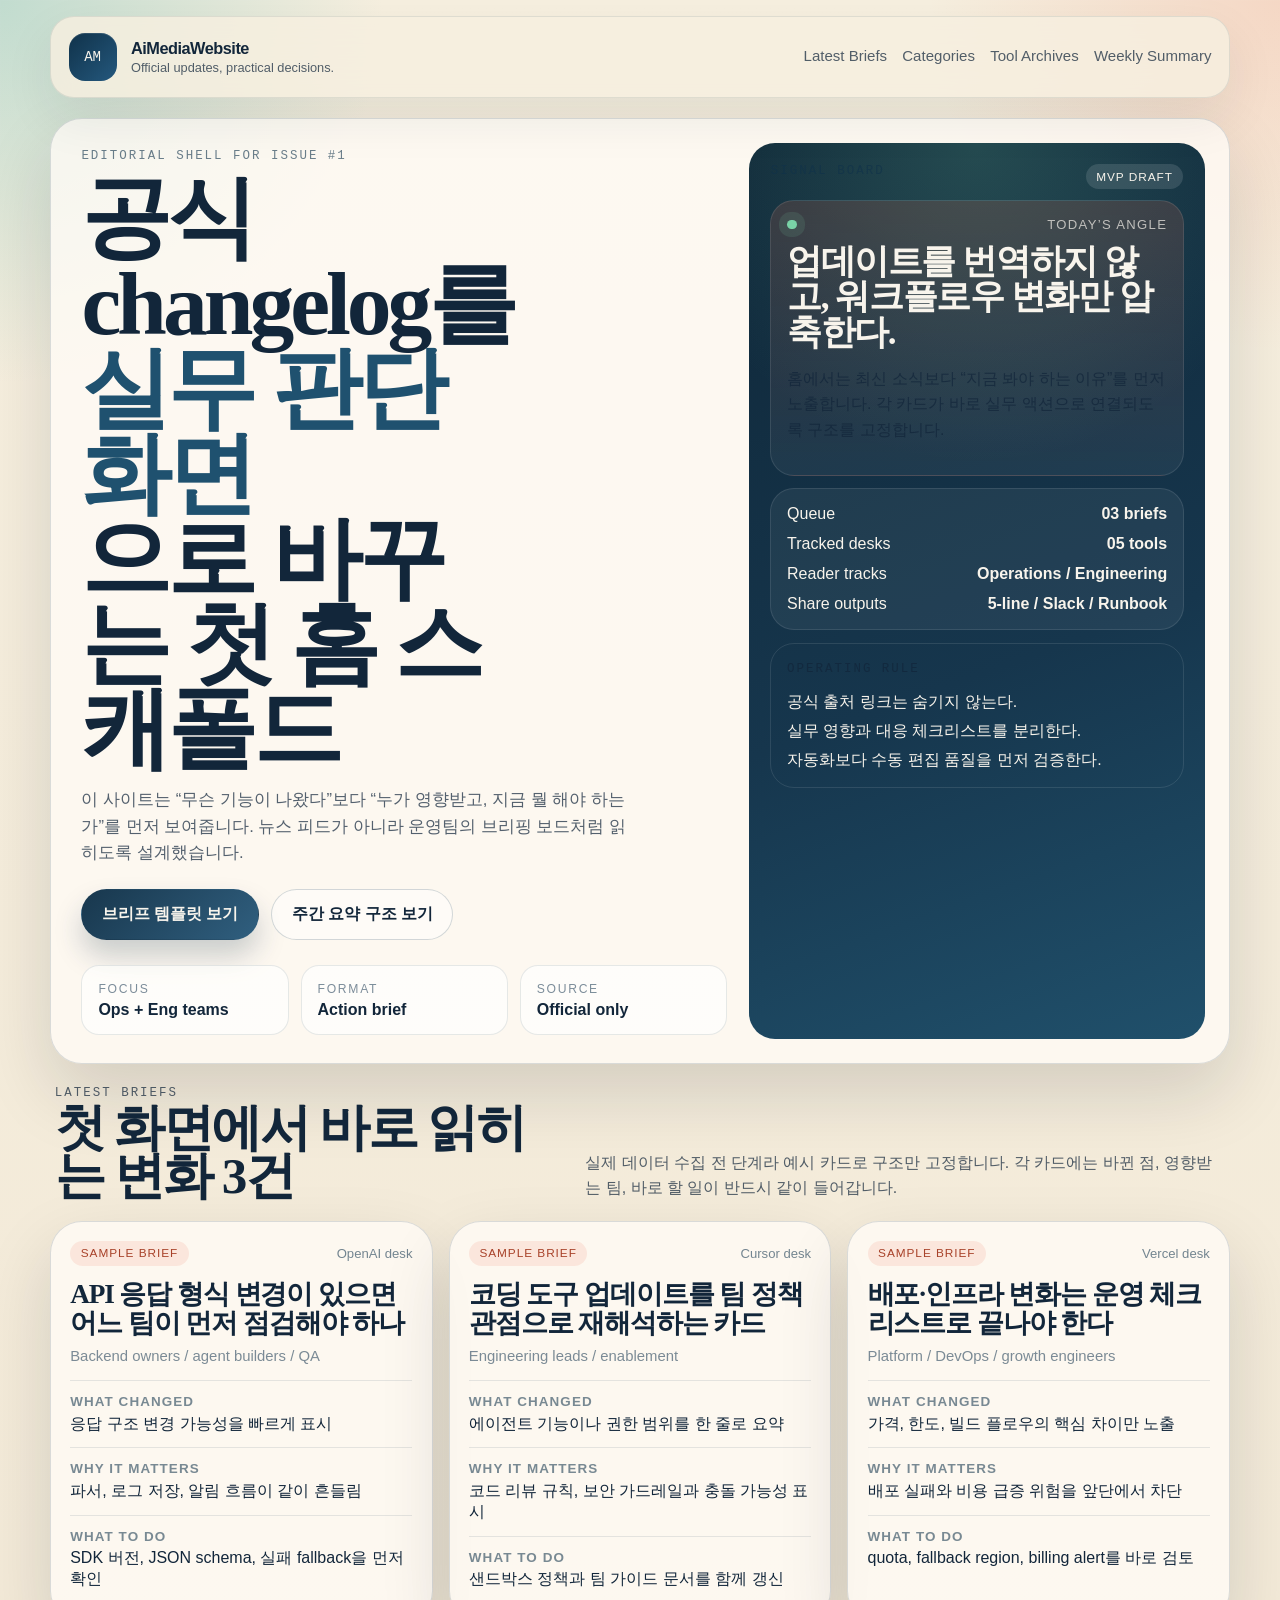
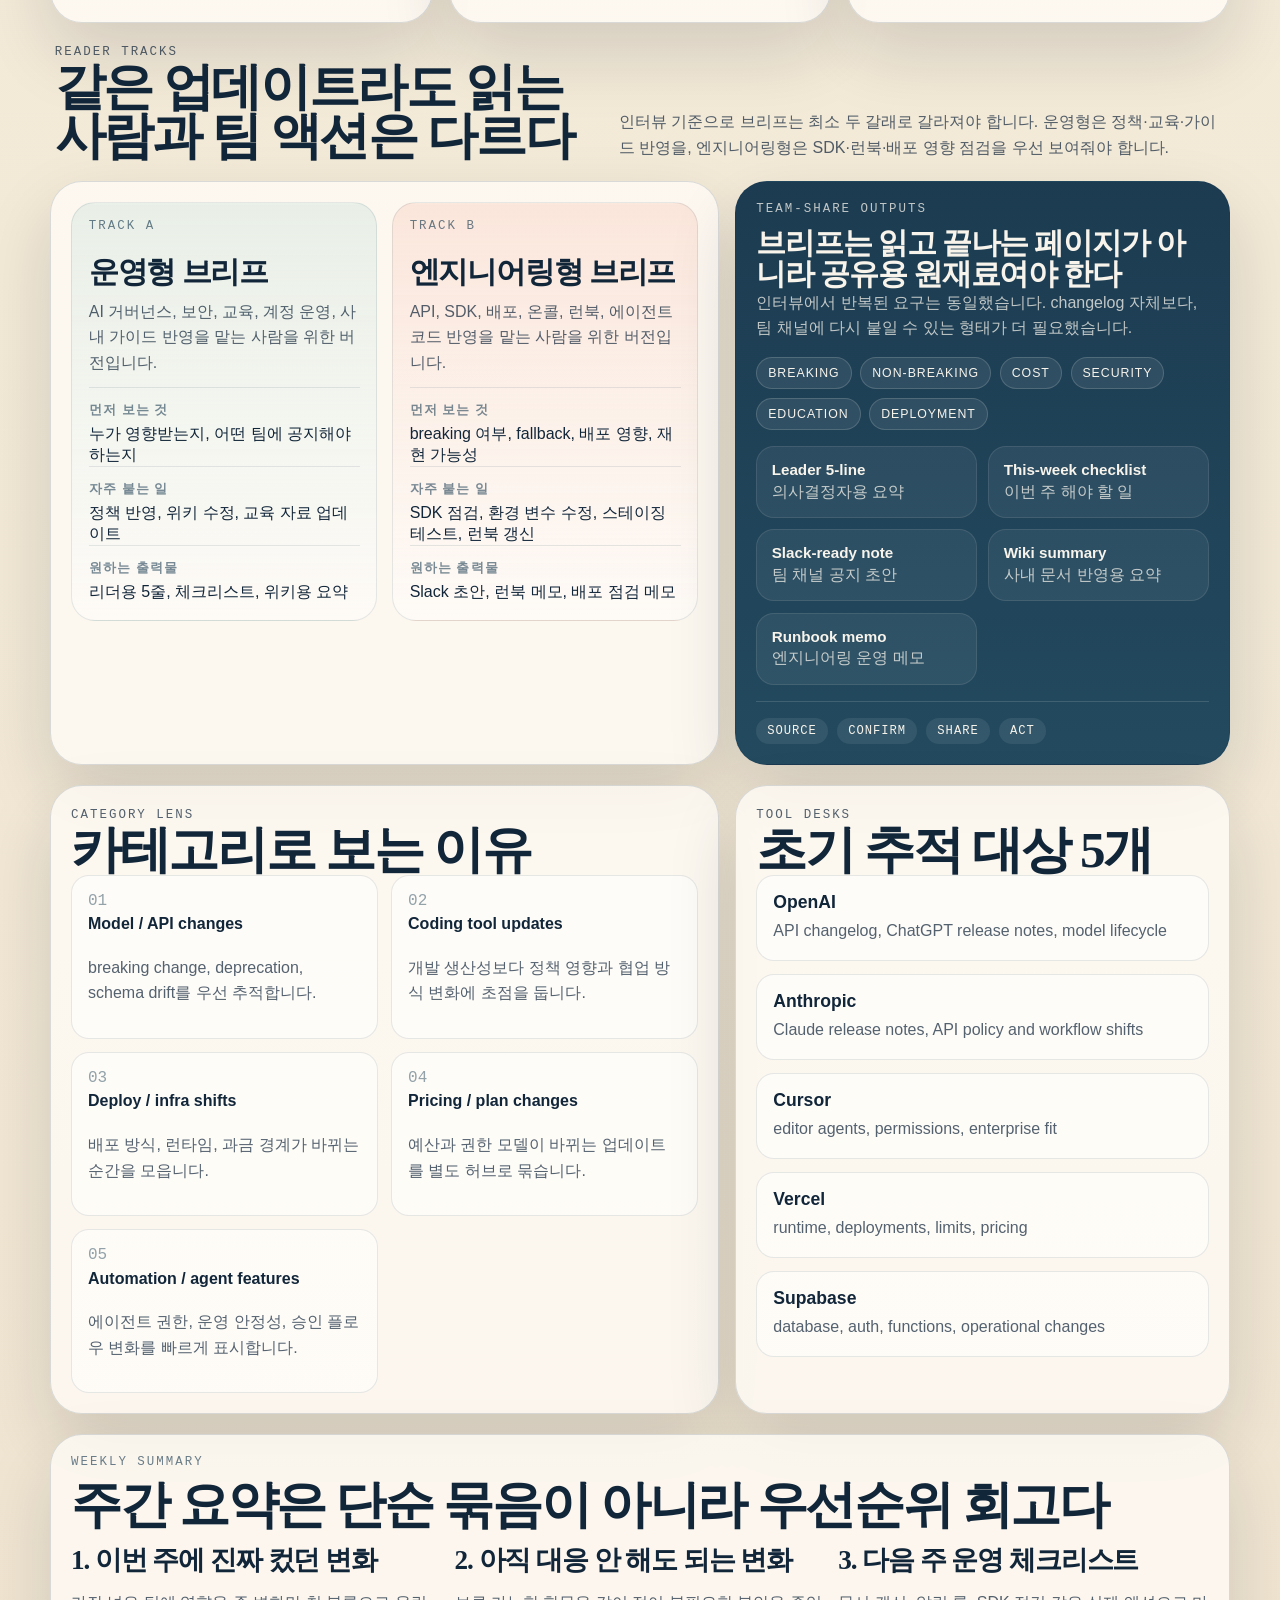
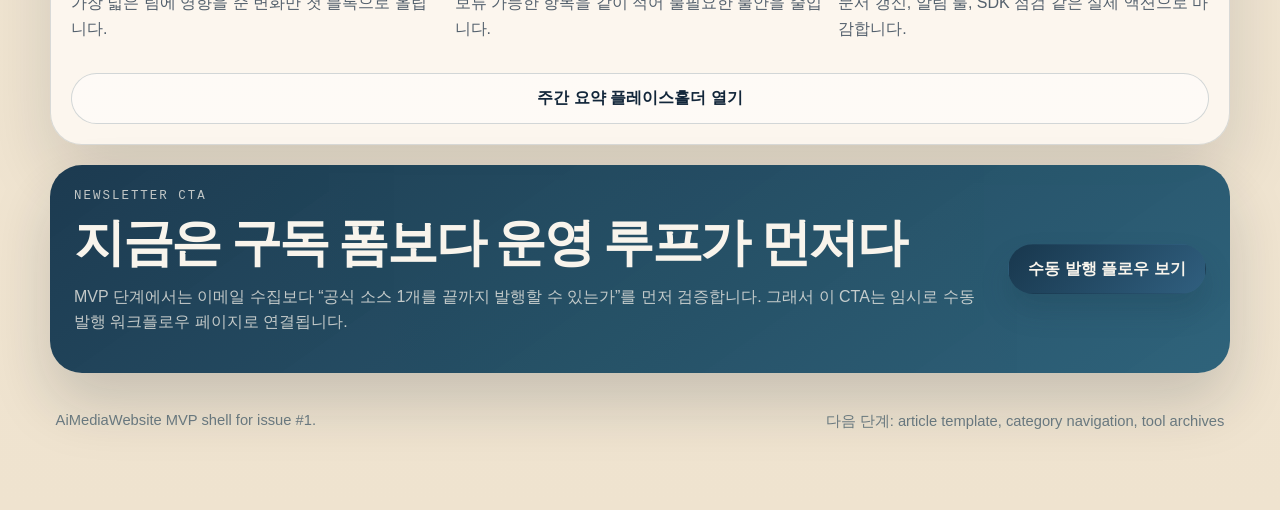
==== index.html @ fe4a7dcc "feat: add MVP homepage shell" ====
<!DOCTYPE html>
<html lang="ko">
  <head>
    <meta charset="UTF-8" />
    <meta name="viewport" content="width=device-width, initial-scale=1.0" />
    <title>AiMediaWebsite | Official updates, practical decisions.</title>
    <meta
      name="description"
      content="공식 AI/SaaS 업데이트를 실무 영향 중심으로 정리하는 브리프 허브. 바쁜 팀을 위한 변화 요약, 영향 분석, 대응 체크리스트를 한 화면에서 본다."
    />
    <link rel="stylesheet" href="./assets/css/main.css" />
  </head>
  <body data-page="home">
    <div class="site-shell">
      <header class="topbar">
        <a class="brand" href="./index.html" aria-label="AiMediaWebsite 홈">
          <span class="brand-mark">AM</span>
          <span class="brand-copy">
            <strong>AiMediaWebsite</strong>
            <span>Official updates, practical decisions.</span>
          </span>
        </a>

        <button class="nav-toggle" type="button" aria-expanded="false" aria-controls="site-nav" data-nav-toggle>
          Menu
        </button>

        <nav class="site-nav" id="site-nav" data-site-nav>
          <a href="./briefs/index.html">Latest Briefs</a>
          <a href="./categories/index.html">Categories</a>
          <a href="./tools/index.html">Tool Archives</a>
          <a href="./weekly/index.html">Weekly Summary</a>
        </nav>
      </header>

      <main>
        <section class="hero panel reveal">
          <div class="hero-copy">
            <p class="eyebrow">Editorial shell for Issue #1</p>
            <h1>
              공식 changelog를
              <span>실무 판단 화면</span>으로 바꾸는
              첫 홈 스캐폴드
            </h1>
            <p class="hero-summary">
              이 사이트는 “무슨 기능이 나왔다”보다 “누가 영향받고, 지금 뭘 해야 하는가”를 먼저 보여줍니다.
              뉴스 피드가 아니라 운영팀의 브리핑 보드처럼 읽히도록 설계했습니다.
            </p>

            <div class="hero-actions">
              <a class="button button-primary" href="./briefs/index.html">브리프 템플릿 보기</a>
              <a class="button button-secondary" href="./weekly/index.html">주간 요약 구조 보기</a>
            </div>

            <ul class="hero-metrics">
              <li>
                <span class="metric-label">Focus</span>
                <strong>Ops + Eng teams</strong>
              </li>
              <li>
                <span class="metric-label">Format</span>
                <strong>Action brief</strong>
              </li>
              <li>
                <span class="metric-label">Source</span>
                <strong>Official only</strong>
              </li>
            </ul>
          </div>

          <aside class="hero-board">
            <div class="board-head">
              <p class="eyebrow">Signal board</p>
              <span class="board-badge">MVP draft</span>
            </div>

            <div class="board-stack">
              <article class="board-card board-card-hot">
                <div class="board-card-top">
                  <span class="status-dot"></span>
                  <span>Today’s angle</span>
                </div>
                <h2>업데이트를 번역하지 않고, 워크플로우 변화만 압축한다.</h2>
                <p>
                  홈에서는 최신 소식보다 “지금 봐야 하는 이유”를 먼저 노출합니다. 각 카드가 바로 실무 액션으로
                  연결되도록 구조를 고정합니다.
                </p>
              </article>

              <article class="board-card">
                <div class="board-row">
                  <span>Queue</span>
                  <strong>03 briefs</strong>
                </div>
                <div class="board-row">
                  <span>Tracked desks</span>
                  <strong>05 tools</strong>
                </div>
                <div class="board-row">
                  <span>Reader tracks</span>
                  <strong>Operations / Engineering</strong>
                </div>
                <div class="board-row">
                  <span>Share outputs</span>
                  <strong>5-line / Slack / Runbook</strong>
                </div>
              </article>

              <article class="board-card board-card-outline">
                <p class="eyebrow">Operating rule</p>
                <ul class="compact-list">
                  <li>공식 출처 링크는 숨기지 않는다.</li>
                  <li>실무 영향과 대응 체크리스트를 분리한다.</li>
                  <li>자동화보다 수동 편집 품질을 먼저 검증한다.</li>
                </ul>
              </article>
            </div>
          </aside>
        </section>

        <section class="section-header reveal">
          <div>
            <p class="eyebrow">Latest briefs</p>
            <h2>첫 화면에서 바로 읽히는 변화 3건</h2>
          </div>
          <p>
            실제 데이터 수집 전 단계라 예시 카드로 구조만 고정합니다. 각 카드에는 바뀐 점, 영향받는 팀, 바로 할 일이
            반드시 같이 들어갑니다.
          </p>
        </section>

        <section class="brief-grid">
          <article class="brief-card panel reveal">
            <div class="card-meta">
              <span class="tag tag-sample">Sample brief</span>
              <span>OpenAI desk</span>
            </div>
            <h3>API 응답 형식 변경이 있으면 어느 팀이 먼저 점검해야 하나</h3>
            <p class="card-kicker">Backend owners / agent builders / QA</p>
            <ul class="signal-list">
              <li><strong>What changed</strong><span>응답 구조 변경 가능성을 빠르게 표시</span></li>
              <li><strong>Why it matters</strong><span>파서, 로그 저장, 알림 흐름이 같이 흔들림</span></li>
              <li><strong>What to do</strong><span>SDK 버전, JSON schema, 실패 fallback을 먼저 확인</span></li>
            </ul>
          </article>

          <article class="brief-card panel reveal">
            <div class="card-meta">
              <span class="tag tag-sample">Sample brief</span>
              <span>Cursor desk</span>
            </div>
            <h3>코딩 도구 업데이트를 팀 정책 관점으로 재해석하는 카드</h3>
            <p class="card-kicker">Engineering leads / enablement</p>
            <ul class="signal-list">
              <li><strong>What changed</strong><span>에이전트 기능이나 권한 범위를 한 줄로 요약</span></li>
              <li><strong>Why it matters</strong><span>코드 리뷰 규칙, 보안 가드레일과 충돌 가능성 표시</span></li>
              <li><strong>What to do</strong><span>샌드박스 정책과 팀 가이드 문서를 함께 갱신</span></li>
            </ul>
          </article>

          <article class="brief-card panel reveal">
            <div class="card-meta">
              <span class="tag tag-sample">Sample brief</span>
              <span>Vercel desk</span>
            </div>
            <h3>배포·인프라 변화는 운영 체크리스트로 끝나야 한다</h3>
            <p class="card-kicker">Platform / DevOps / growth engineers</p>
            <ul class="signal-list">
              <li><strong>What changed</strong><span>가격, 한도, 빌드 플로우의 핵심 차이만 노출</span></li>
              <li><strong>Why it matters</strong><span>배포 실패와 비용 급증 위험을 앞단에서 차단</span></li>
              <li><strong>What to do</strong><span>quota, fallback region, billing alert를 바로 검토</span></li>
            </ul>
          </article>
        </section>

        <section class="section-header reveal">
          <div>
            <p class="eyebrow">Reader tracks</p>
            <h2>같은 업데이트라도 읽는 사람과 팀 액션은 다르다</h2>
          </div>
          <p>
            인터뷰 기준으로 브리프는 최소 두 갈래로 갈라져야 합니다. 운영형은 정책·교육·가이드 반영을, 엔지니어링형은
            SDK·런북·배포 영향 점검을 우선 보여줘야 합니다.
          </p>
        </section>

        <section class="track-layout">
          <article class="panel track-panel reveal">
            <div class="track-grid">
              <section class="track-card track-card-ops">
                <p class="eyebrow">Track A</p>
                <h3>운영형 브리프</h3>
                <p class="track-summary">
                  AI 거버넌스, 보안, 교육, 계정 운영, 사내 가이드 반영을 맡는 사람을 위한 버전입니다.
                </p>
                <ul class="track-points">
                  <li><strong>먼저 보는 것</strong><span>누가 영향받는지, 어떤 팀에 공지해야 하는지</span></li>
                  <li><strong>자주 붙는 일</strong><span>정책 반영, 위키 수정, 교육 자료 업데이트</span></li>
                  <li><strong>원하는 출력물</strong><span>리더용 5줄, 체크리스트, 위키용 요약</span></li>
                </ul>
              </section>

              <section class="track-card track-card-eng">
                <p class="eyebrow">Track B</p>
                <h3>엔지니어링형 브리프</h3>
                <p class="track-summary">
                  API, SDK, 배포, 온콜, 런북, 에이전트 코드 반영을 맡는 사람을 위한 버전입니다.
                </p>
                <ul class="track-points">
                  <li><strong>먼저 보는 것</strong><span>breaking 여부, fallback, 배포 영향, 재현 가능성</span></li>
                  <li><strong>자주 붙는 일</strong><span>SDK 점검, 환경 변수 수정, 스테이징 테스트, 런북 갱신</span></li>
                  <li><strong>원하는 출력물</strong><span>Slack 초안, 런북 메모, 배포 점검 메모</span></li>
                </ul>
              </section>
            </div>
          </article>

          <article class="panel output-panel reveal">
            <p class="eyebrow">Team-share outputs</p>
            <h3>브리프는 읽고 끝나는 페이지가 아니라 공유용 원재료여야 한다</h3>
            <p class="output-summary">
              인터뷰에서 반복된 요구는 동일했습니다. changelog 자체보다, 팀 채널에 다시 붙일 수 있는 형태가 더 필요했습니다.
            </p>

            <div class="output-tags">
              <span class="priority-pill">Breaking</span>
              <span class="priority-pill">Non-breaking</span>
              <span class="priority-pill">Cost</span>
              <span class="priority-pill">Security</span>
              <span class="priority-pill">Education</span>
              <span class="priority-pill">Deployment</span>
            </div>

            <div class="output-grid">
              <article class="output-card">
                <strong>Leader 5-line</strong>
                <span>의사결정자용 요약</span>
              </article>
              <article class="output-card">
                <strong>This-week checklist</strong>
                <span>이번 주 해야 할 일</span>
              </article>
              <article class="output-card">
                <strong>Slack-ready note</strong>
                <span>팀 채널 공지 초안</span>
              </article>
              <article class="output-card">
                <strong>Wiki summary</strong>
                <span>사내 문서 반영용 요약</span>
              </article>
              <article class="output-card">
                <strong>Runbook memo</strong>
                <span>엔지니어링 운영 메모</span>
              </article>
            </div>

            <div class="evidence-flow">
              <span>source</span>
              <span>confirm</span>
              <span>share</span>
              <span>act</span>
            </div>
          </article>
        </section>

        <section class="split-layout">
          <article class="panel lens-panel reveal">
            <div class="section-header compact">
              <div>
                <p class="eyebrow">Category lens</p>
                <h2>카테고리로 보는 이유</h2>
              </div>
            </div>

            <div class="lens-grid">
              <a class="lens-card" href="./categories/index.html#models">
                <span class="lens-index">01</span>
                <strong>Model / API changes</strong>
                <p>breaking change, deprecation, schema drift를 우선 추적합니다.</p>
              </a>
              <a class="lens-card" href="./categories/index.html#coding-tools">
                <span class="lens-index">02</span>
                <strong>Coding tool updates</strong>
                <p>개발 생산성보다 정책 영향과 협업 방식 변화에 초점을 둡니다.</p>
              </a>
              <a class="lens-card" href="./categories/index.html#infra">
                <span class="lens-index">03</span>
                <strong>Deploy / infra shifts</strong>
                <p>배포 방식, 런타임, 과금 경계가 바뀌는 순간을 모읍니다.</p>
              </a>
              <a class="lens-card" href="./categories/index.html#pricing">
                <span class="lens-index">04</span>
                <strong>Pricing / plan changes</strong>
                <p>예산과 권한 모델이 바뀌는 업데이트를 별도 허브로 묶습니다.</p>
              </a>
              <a class="lens-card" href="./categories/index.html#agents">
                <span class="lens-index">05</span>
                <strong>Automation / agent features</strong>
                <p>에이전트 권한, 운영 안정성, 승인 플로우 변화를 빠르게 표시합니다.</p>
              </a>
            </div>
          </article>

          <article class="panel desk-panel reveal">
            <div class="section-header compact">
              <div>
                <p class="eyebrow">Tool desks</p>
                <h2>초기 추적 대상 5개</h2>
              </div>
            </div>

            <div class="desk-list">
              <a class="desk-item" href="./tools/index.html#openai">
                <strong>OpenAI</strong>
                <span>API changelog, ChatGPT release notes, model lifecycle</span>
              </a>
              <a class="desk-item" href="./tools/index.html#anthropic">
                <strong>Anthropic</strong>
                <span>Claude release notes, API policy and workflow shifts</span>
              </a>
              <a class="desk-item" href="./tools/index.html#cursor">
                <strong>Cursor</strong>
                <span>editor agents, permissions, enterprise fit</span>
              </a>
              <a class="desk-item" href="./tools/index.html#vercel">
                <strong>Vercel</strong>
                <span>runtime, deployments, limits, pricing</span>
              </a>
              <a class="desk-item" href="./tools/index.html#supabase">
                <strong>Supabase</strong>
                <span>database, auth, functions, operational changes</span>
              </a>
            </div>
          </article>
        </section>

        <section class="weekly-strip panel reveal">
          <div>
            <p class="eyebrow">Weekly summary</p>
            <h2>주간 요약은 단순 묶음이 아니라 우선순위 회고다</h2>
          </div>
          <div class="weekly-columns">
            <article>
              <h3>1. 이번 주에 진짜 컸던 변화</h3>
              <p>가장 넓은 팀에 영향을 준 변화만 첫 블록으로 올립니다.</p>
            </article>
            <article>
              <h3>2. 아직 대응 안 해도 되는 변화</h3>
              <p>보류 가능한 항목을 같이 적어 불필요한 불안을 줄입니다.</p>
            </article>
            <article>
              <h3>3. 다음 주 운영 체크리스트</h3>
              <p>문서 갱신, 알림 룰, SDK 점검 같은 실제 액션으로 마감합니다.</p>
            </article>
          </div>
          <a class="button button-secondary" href="./weekly/index.html">주간 요약 플레이스홀더 열기</a>
        </section>

        <section class="cta-band reveal">
          <div>
            <p class="eyebrow">Newsletter CTA</p>
            <h2>지금은 구독 폼보다 운영 루프가 먼저다</h2>
            <p>
              MVP 단계에서는 이메일 수집보다 “공식 소스 1개를 끝까지 발행할 수 있는가”를 먼저 검증합니다. 그래서 이
              CTA는 임시로 수동 발행 워크플로우 페이지로 연결됩니다.
            </p>
          </div>
          <a class="button button-primary" href="./weekly/index.html">수동 발행 플로우 보기</a>
        </section>
      </main>

      <footer class="site-footer">
        <p>AiMediaWebsite MVP shell for issue #1.</p>
        <p>
          다음 단계:
          <a href="./briefs/index.html">article template</a>,
          <a href="./categories/index.html">category navigation</a>,
          <a href="./tools/index.html">tool archives</a>
        </p>
      </footer>
    </div>

    <script src="./assets/js/main.js"></script>
  </body>
</html>
---- assets/css/main.css ----
:root {
  --bg: #f1e8d6;
  --bg-strong: #10324a;
  --panel: rgba(255, 252, 246, 0.78);
  --panel-strong: rgba(10, 33, 49, 0.92);
  --panel-line: rgba(16, 50, 74, 0.15);
  --text: #12263a;
  --muted: rgba(18, 38, 58, 0.72);
  --inverted: #f8f4ec;
  --accent: #ef6c4d;
  --accent-soft: #ffd5b1;
  --accent-cool: #5cb7b0;
  --success: #79d2a6;
  --shadow: 0 30px 70px rgba(11, 22, 34, 0.14);
  --radius-xl: 32px;
  --radius-lg: 24px;
  --radius-md: 18px;
  --radius-sm: 999px;
  --serif: "Iowan Old Style", "Palatino Linotype", "Book Antiqua", Palatino, serif;
  --sans: "Avenir Next", "Segoe UI", sans-serif;
  --mono: "SFMono-Regular", "Consolas", "Liberation Mono", monospace;
}

*,
*::before,
*::after {
  box-sizing: border-box;
}

html {
  scroll-behavior: smooth;
}

body {
  margin: 0;
  min-height: 100vh;
  color: var(--text);
  font-family: var(--sans);
  background:
    radial-gradient(circle at top left, rgba(92, 183, 176, 0.34), transparent 24rem),
    radial-gradient(circle at top right, rgba(239, 108, 77, 0.18), transparent 22rem),
    linear-gradient(180deg, #f6efdf 0%, #efe3cf 100%);
}

body::before {
  content: "";
  position: fixed;
  inset: 0;
  pointer-events: none;
  background-image:
    linear-gradient(rgba(255, 255, 255, 0.09) 1px, transparent 1px),
    linear-gradient(90deg, rgba(255, 255, 255, 0.08) 1px, transparent 1px);
  background-size: 100% 100%, 5rem 5rem;
  mix-blend-mode: soft-light;
  opacity: 0.32;
}

a {
  color: inherit;
  text-decoration: none;
}

button,
input {
  font: inherit;
}

.site-shell {
  position: relative;
  width: min(1180px, calc(100% - 2rem));
  margin: 0 auto;
  padding: 1rem 0 4rem;
}

.topbar {
  position: sticky;
  top: 1rem;
  z-index: 10;
  display: flex;
  align-items: center;
  justify-content: space-between;
  gap: 1rem;
  padding: 1rem 1.1rem;
  margin-bottom: 1.25rem;
  border: 1px solid rgba(16, 50, 74, 0.1);
  border-radius: var(--radius-lg);
  background: rgba(246, 239, 223, 0.84);
  backdrop-filter: blur(18px);
  box-shadow: 0 20px 50px rgba(20, 32, 47, 0.08);
}

.brand {
  display: inline-flex;
  align-items: center;
  gap: 0.9rem;
  min-width: 0;
}

.brand-mark {
  display: grid;
  place-items: center;
  width: 3rem;
  height: 3rem;
  border-radius: 1rem;
  font-family: var(--mono);
  font-size: 0.88rem;
  color: var(--inverted);
  background: linear-gradient(135deg, var(--bg-strong), #24587d);
  box-shadow: inset 0 1px 0 rgba(255, 255, 255, 0.12);
}

.brand-copy {
  display: flex;
  flex-direction: column;
  gap: 0.14rem;
}

.brand-copy strong {
  font-size: 1.02rem;
  letter-spacing: -0.03em;
}

.brand-copy span {
  font-size: 0.8rem;
  color: var(--muted);
}

.site-nav {
  display: flex;
  align-items: center;
  gap: 0.95rem;
  font-size: 0.94rem;
}

.site-nav a {
  position: relative;
  padding-bottom: 0.2rem;
  color: var(--muted);
}

.site-nav a::after {
  content: "";
  position: absolute;
  left: 0;
  bottom: 0;
  width: 100%;
  height: 1px;
  transform: scaleX(0);
  transform-origin: left;
  background: currentColor;
  transition: transform 180ms ease;
}

.site-nav a[aria-current="page"] {
  color: var(--text);
}

.site-nav a:hover::after,
.site-nav a:focus-visible::after,
.site-nav a[aria-current="page"]::after {
  transform: scaleX(1);
}

.nav-toggle {
  display: none;
  padding: 0.7rem 0.95rem;
  border: 1px solid rgba(16, 50, 74, 0.18);
  border-radius: var(--radius-sm);
  background: transparent;
  color: var(--text);
}

main {
  display: grid;
  gap: 1.25rem;
}

.panel {
  border: 1px solid var(--panel-line);
  border-radius: var(--radius-xl);
  background: var(--panel);
  box-shadow: var(--shadow);
}

.hero {
  display: grid;
  grid-template-columns: minmax(0, 1.3fr) minmax(320px, 0.9fr);
  gap: 1rem;
  padding: 1.5rem;
  overflow: hidden;
}

.hero-copy,
.hero-board {
  position: relative;
}

.hero-copy {
  padding: 0.4rem 0.4rem 0.2rem;
}

.eyebrow {
  margin: 0 0 0.75rem;
  font-family: var(--mono);
  font-size: 0.78rem;
  letter-spacing: 0.16em;
  text-transform: uppercase;
  color: rgba(16, 50, 74, 0.62);
}

.hero h1,
.section-header h2,
.weekly-strip h2,
.cta-band h2,
.placeholder-copy h1 {
  margin: 0;
  font-family: var(--serif);
  letter-spacing: -0.045em;
  line-height: 0.95;
}

.hero h1 {
  max-width: 10ch;
  font-size: clamp(3.2rem, 7vw, 6.4rem);
}

.hero h1 span {
  display: inline-block;
  color: #1f516f;
}

.hero-summary,
.section-header p,
.weekly-columns p,
.cta-band p,
.placeholder-copy p,
.board-card p,
.lens-card p,
.desk-item span {
  color: var(--muted);
  line-height: 1.6;
}

.hero-summary {
  max-width: 60ch;
  margin: 1rem 0 0;
  font-size: 1.04rem;
}

.hero-actions {
  display: flex;
  flex-wrap: wrap;
  gap: 0.8rem;
  margin: 1.4rem 0 1.6rem;
}

.button {
  display: inline-flex;
  align-items: center;
  justify-content: center;
  min-height: 3.15rem;
  padding: 0.75rem 1.2rem;
  border-radius: var(--radius-sm);
  border: 1px solid transparent;
  font-weight: 600;
  transition:
    transform 180ms ease,
    box-shadow 180ms ease,
    background-color 180ms ease,
    color 180ms ease;
}

.button:hover,
.button:focus-visible {
  transform: translateY(-1px);
}

.button-primary {
  color: var(--inverted);
  background: linear-gradient(135deg, #18374d, #305f7f);
  box-shadow: 0 16px 28px rgba(23, 52, 73, 0.22);
}

.button-secondary {
  border-color: rgba(16, 50, 74, 0.18);
  background: rgba(255, 255, 255, 0.45);
}

.hero-metrics {
  display: grid;
  grid-template-columns: repeat(3, minmax(0, 1fr));
  gap: 0.75rem;
  padding: 0;
  margin: 0;
  list-style: none;
}

.hero-metrics li {
  padding: 0.95rem 1rem;
  border-radius: var(--radius-md);
  background: rgba(255, 255, 255, 0.58);
  border: 1px solid rgba(16, 50, 74, 0.1);
}

.metric-label {
  display: block;
  margin-bottom: 0.35rem;
  font-size: 0.76rem;
  text-transform: uppercase;
  letter-spacing: 0.14em;
  color: rgba(16, 50, 74, 0.55);
}

.hero-board {
  padding: 0.35rem;
  color: var(--inverted);
}

.hero-board::before {
  content: "";
  position: absolute;
  inset: 0;
  border-radius: calc(var(--radius-xl) - 6px);
  background:
    radial-gradient(circle at top, rgba(121, 210, 166, 0.2), transparent 20rem),
    linear-gradient(160deg, #0f2738 0%, #16364d 58%, #20506b 100%);
}

.board-head,
.board-stack {
  position: relative;
}

.board-head {
  display: flex;
  align-items: center;
  justify-content: space-between;
  gap: 1rem;
  padding: 0.95rem 1rem 0.65rem;
}

.board-badge,
.tag {
  display: inline-flex;
  align-items: center;
  gap: 0.35rem;
  padding: 0.34rem 0.66rem;
  border-radius: var(--radius-sm);
  font-size: 0.74rem;
  letter-spacing: 0.08em;
  text-transform: uppercase;
}

.board-badge {
  background: rgba(255, 255, 255, 0.12);
}

.board-stack {
  display: grid;
  gap: 0.8rem;
  padding: 0 0.95rem 0.95rem;
}

.board-card {
  padding: 1rem;
  border: 1px solid rgba(255, 255, 255, 0.1);
  border-radius: var(--radius-lg);
  background: rgba(255, 255, 255, 0.06);
}

.board-card-hot {
  background: linear-gradient(180deg, rgba(239, 108, 77, 0.17), rgba(255, 255, 255, 0.05));
}

.board-card-outline {
  background: transparent;
}

.board-card-top,
.board-row {
  display: flex;
  align-items: center;
  justify-content: space-between;
  gap: 1rem;
}

.board-card-top {
  margin-bottom: 0.75rem;
  font-size: 0.82rem;
  text-transform: uppercase;
  letter-spacing: 0.1em;
  color: rgba(248, 244, 236, 0.7);
}

.board-card h2 {
  margin: 0 0 0.65rem;
  font-family: var(--serif);
  font-size: clamp(1.55rem, 2.8vw, 2.2rem);
  line-height: 1;
  letter-spacing: -0.04em;
}

.status-dot {
  display: inline-block;
  width: 0.6rem;
  height: 0.6rem;
  border-radius: 999px;
  background: var(--success);
  box-shadow: 0 0 0 8px rgba(121, 210, 166, 0.12);
}

.board-row + .board-row {
  margin-top: 0.75rem;
}

.compact-list,
.signal-list {
  padding: 0;
  margin: 0;
  list-style: none;
}

.compact-list li + li {
  margin-top: 0.5rem;
}

.section-header {
  display: flex;
  align-items: end;
  justify-content: space-between;
  gap: 1rem;
  padding: 0 0.3rem;
}

.section-header.compact {
  padding: 0;
}

.section-header h2,
.weekly-strip h2,
.cta-band h2,
.placeholder-copy h1 {
  font-size: clamp(2rem, 4vw, 3.5rem);
}

.section-header p {
  max-width: 40rem;
  margin: 0;
}

.brief-grid {
  display: grid;
  grid-template-columns: repeat(3, minmax(0, 1fr));
  gap: 1rem;
}

.brief-card {
  padding: 1.2rem;
}

.card-meta {
  display: flex;
  align-items: center;
  justify-content: space-between;
  gap: 0.8rem;
  margin-bottom: 0.9rem;
  font-size: 0.82rem;
  color: rgba(16, 50, 74, 0.58);
}

.tag-sample {
  background: rgba(239, 108, 77, 0.12);
  color: #a8422a;
}

.brief-card h3,
.weekly-columns h3,
.placeholder-card h2 {
  margin: 0 0 0.7rem;
  font-family: var(--serif);
  font-size: 1.7rem;
  line-height: 1.04;
  letter-spacing: -0.04em;
}

.card-kicker {
  margin: 0 0 1rem;
  color: rgba(16, 50, 74, 0.55);
  font-size: 0.93rem;
}

.signal-list li {
  display: grid;
  gap: 0.3rem;
  padding: 0.8rem 0;
  border-top: 1px solid rgba(16, 50, 74, 0.1);
}

.signal-list strong {
  font-size: 0.84rem;
  letter-spacing: 0.08em;
  text-transform: uppercase;
  color: rgba(16, 50, 74, 0.56);
}

.track-layout {
  display: grid;
  grid-template-columns: minmax(0, 1.15fr) minmax(320px, 0.85fr);
  gap: 1rem;
}

.track-panel,
.output-panel {
  padding: 1.25rem;
}

.track-grid {
  display: grid;
  grid-template-columns: repeat(2, minmax(0, 1fr));
  gap: 0.9rem;
}

.track-card {
  display: grid;
  gap: 0.7rem;
  padding: 1.05rem;
  border-radius: var(--radius-lg);
  border: 1px solid rgba(16, 50, 74, 0.1);
}

.track-card-ops {
  background:
    linear-gradient(180deg, rgba(92, 183, 176, 0.12), rgba(255, 255, 255, 0.45));
}

.track-card-eng {
  background:
    linear-gradient(180deg, rgba(239, 108, 77, 0.12), rgba(255, 255, 255, 0.45));
}

.track-card h3,
.output-panel h3 {
  margin: 0;
  font-family: var(--serif);
  font-size: 1.9rem;
  line-height: 1.02;
  letter-spacing: -0.04em;
}

.track-summary,
.output-summary {
  margin: 0;
  color: var(--muted);
  line-height: 1.6;
}

.track-points {
  padding: 0;
  margin: 0;
  list-style: none;
}

.track-points li {
  display: grid;
  gap: 0.28rem;
  padding-top: 0.85rem;
  border-top: 1px solid rgba(16, 50, 74, 0.1);
}

.track-points strong {
  font-size: 0.82rem;
  letter-spacing: 0.08em;
  text-transform: uppercase;
  color: rgba(16, 50, 74, 0.56);
}

.output-panel {
  background:
    linear-gradient(180deg, rgba(16, 50, 74, 0.95), rgba(23, 65, 88, 0.95));
  color: var(--inverted);
}

.output-panel .eyebrow,
.output-panel .output-summary,
.output-card span {
  color: rgba(248, 244, 236, 0.75);
}

.output-tags {
  display: flex;
  flex-wrap: wrap;
  gap: 0.55rem;
  margin: 1rem 0 1rem;
}

.priority-pill {
  display: inline-flex;
  align-items: center;
  min-height: 2rem;
  padding: 0.35rem 0.68rem;
  border: 1px solid rgba(248, 244, 236, 0.16);
  border-radius: var(--radius-sm);
  background: rgba(255, 255, 255, 0.08);
  font-size: 0.77rem;
  letter-spacing: 0.08em;
  text-transform: uppercase;
}

.output-grid {
  display: grid;
  grid-template-columns: repeat(2, minmax(0, 1fr));
  gap: 0.7rem;
}

.output-card {
  display: grid;
  gap: 0.22rem;
  padding: 0.9rem;
  border-radius: var(--radius-md);
  border: 1px solid rgba(248, 244, 236, 0.1);
  background: rgba(255, 255, 255, 0.06);
}

.output-card strong {
  font-size: 0.95rem;
}

.evidence-flow {
  display: flex;
  flex-wrap: wrap;
  gap: 0.6rem;
  margin-top: 1rem;
  padding-top: 1rem;
  border-top: 1px solid rgba(248, 244, 236, 0.14);
}

.evidence-flow span {
  display: inline-flex;
  align-items: center;
  gap: 0.35rem;
  padding: 0.38rem 0.68rem;
  border-radius: var(--radius-sm);
  font-family: var(--mono);
  font-size: 0.76rem;
  letter-spacing: 0.08em;
  text-transform: uppercase;
  background: rgba(255, 255, 255, 0.08);
}

.split-layout {
  display: grid;
  grid-template-columns: minmax(0, 1.15fr) minmax(280px, 0.85fr);
  gap: 1rem;
}

.lens-panel,
.desk-panel,
.weekly-strip {
  padding: 1.25rem;
}

.lens-grid {
  display: grid;
  grid-template-columns: repeat(2, minmax(0, 1fr));
  gap: 0.8rem;
}

.lens-card,
.desk-item,
.placeholder-card {
  position: relative;
  display: grid;
  gap: 0.35rem;
  padding: 1rem;
  border-radius: var(--radius-md);
  border: 1px solid rgba(16, 50, 74, 0.1);
  background: rgba(255, 255, 255, 0.5);
  transition:
    transform 180ms ease,
    border-color 180ms ease,
    background-color 180ms ease;
}

.lens-card:hover,
.lens-card:focus-visible,
.desk-item:hover,
.desk-item:focus-visible {
  transform: translateY(-2px);
  border-color: rgba(16, 50, 74, 0.22);
  background: rgba(255, 255, 255, 0.72);
}

.lens-index {
  font-family: var(--mono);
  color: rgba(16, 50, 74, 0.45);
}

.desk-list {
  display: grid;
  gap: 0.8rem;
}

.desk-item strong {
  font-size: 1.1rem;
}

.weekly-strip {
  display: grid;
  gap: 1rem;
}

.weekly-columns {
  display: grid;
  grid-template-columns: repeat(3, minmax(0, 1fr));
  gap: 0.8rem;
}

.cta-band {
  display: grid;
  grid-template-columns: minmax(0, 1fr) auto;
  align-items: center;
  gap: 1rem;
  padding: 1.4rem 1.5rem;
  border-radius: var(--radius-xl);
  background:
    linear-gradient(145deg, rgba(16, 50, 74, 0.95), rgba(30, 88, 115, 0.92)),
    linear-gradient(90deg, rgba(239, 108, 77, 0.14), transparent);
  color: var(--inverted);
  box-shadow: 0 30px 60px rgba(14, 31, 48, 0.18);
}

.cta-band .eyebrow,
.cta-band p {
  color: rgba(248, 244, 236, 0.75);
}

.site-footer {
  display: flex;
  justify-content: space-between;
  gap: 1rem;
  flex-wrap: wrap;
  padding: 1.5rem 0.35rem 0;
  color: rgba(16, 50, 74, 0.58);
  font-size: 0.92rem;
}

.placeholder-page {
  background:
    radial-gradient(circle at top left, rgba(239, 108, 77, 0.14), transparent 22rem),
    linear-gradient(180deg, #f6efdf 0%, #efe3cf 100%);
}

.placeholder-layout {
  display: grid;
  grid-template-columns: minmax(0, 0.95fr) minmax(280px, 0.8fr);
  gap: 1rem;
  align-items: start;
  padding-top: 0.5rem;
}

.placeholder-copy,
.placeholder-card {
  padding: 1.4rem;
}

.placeholder-copy .eyebrow {
  margin-bottom: 0.9rem;
}

.placeholder-copy p {
  max-width: 58ch;
}

.placeholder-links {
  display: flex;
  flex-wrap: wrap;
  gap: 0.75rem;
  margin-top: 1.1rem;
}

.placeholder-card ul {
  margin: 0;
  padding-left: 1rem;
  color: var(--muted);
  line-height: 1.7;
}

.reveal {
  opacity: 1;
  transform: none;
}

.js-ready .reveal {
  opacity: 0;
  transform: translateY(24px);
  transition:
    opacity 500ms ease,
    transform 500ms ease;
}

.js-ready .reveal.is-visible {
  opacity: 1;
  transform: translateY(0);
}

@media (max-width: 980px) {
  .hero,
  .track-layout,
  .split-layout,
  .placeholder-layout,
  .cta-band,
  .brief-grid,
  .weekly-columns,
  .hero-metrics {
    grid-template-columns: 1fr;
  }

  .track-grid,
  .output-grid {
    grid-template-columns: 1fr;
  }

  .section-header {
    align-items: start;
    flex-direction: column;
  }
}

@media (max-width: 760px) {
  .site-shell {
    width: min(100% - 1rem, 100%);
  }

  .topbar {
    top: 0.5rem;
    flex-wrap: wrap;
  }

  .nav-toggle {
    display: inline-flex;
  }

  .site-nav {
    display: none;
    width: 100%;
    flex-direction: column;
    align-items: stretch;
    padding-top: 0.4rem;
    border-top: 1px solid rgba(16, 50, 74, 0.1);
  }

  .site-nav.is-open {
    display: flex;
  }

  .hero,
  .track-panel,
  .output-panel,
  .lens-panel,
  .desk-panel,
  .weekly-strip,
  .cta-band,
  .brief-card,
  .placeholder-copy,
  .placeholder-card {
    padding: 1rem;
  }

  .hero h1 {
    max-width: 12ch;
  }

  .board-head {
    padding: 0.85rem 0.85rem 0.55rem;
  }

  .board-stack {
    padding: 0 0.85rem 0.85rem;
  }

  .lens-grid {
    grid-template-columns: 1fr;
  }
}

@media (prefers-reduced-motion: reduce) {
  html {
    scroll-behavior: auto;
  }

  .button,
  .lens-card,
  .desk-item,
  .reveal {
    transition: none;
  }

  .js-ready .reveal,
  .js-ready .reveal.is-visible {
    opacity: 1;
    transform: none;
  }
}
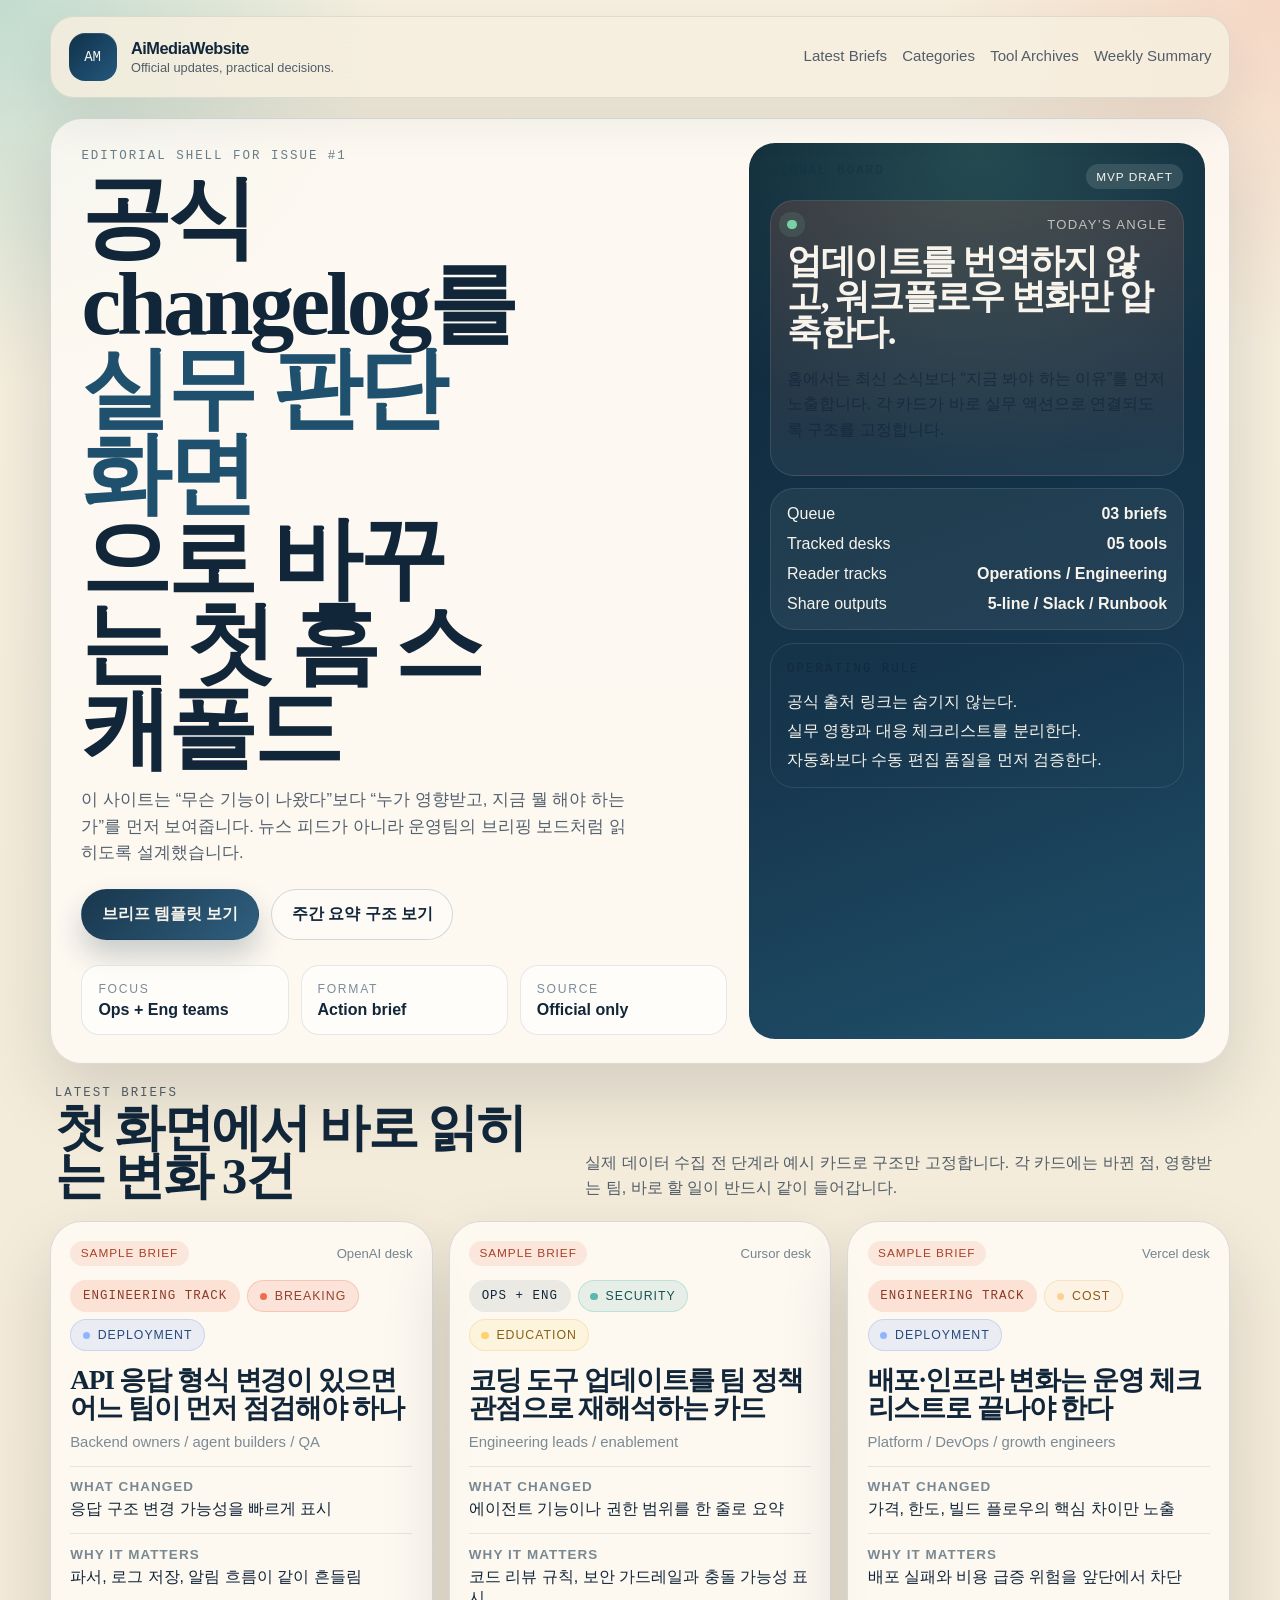
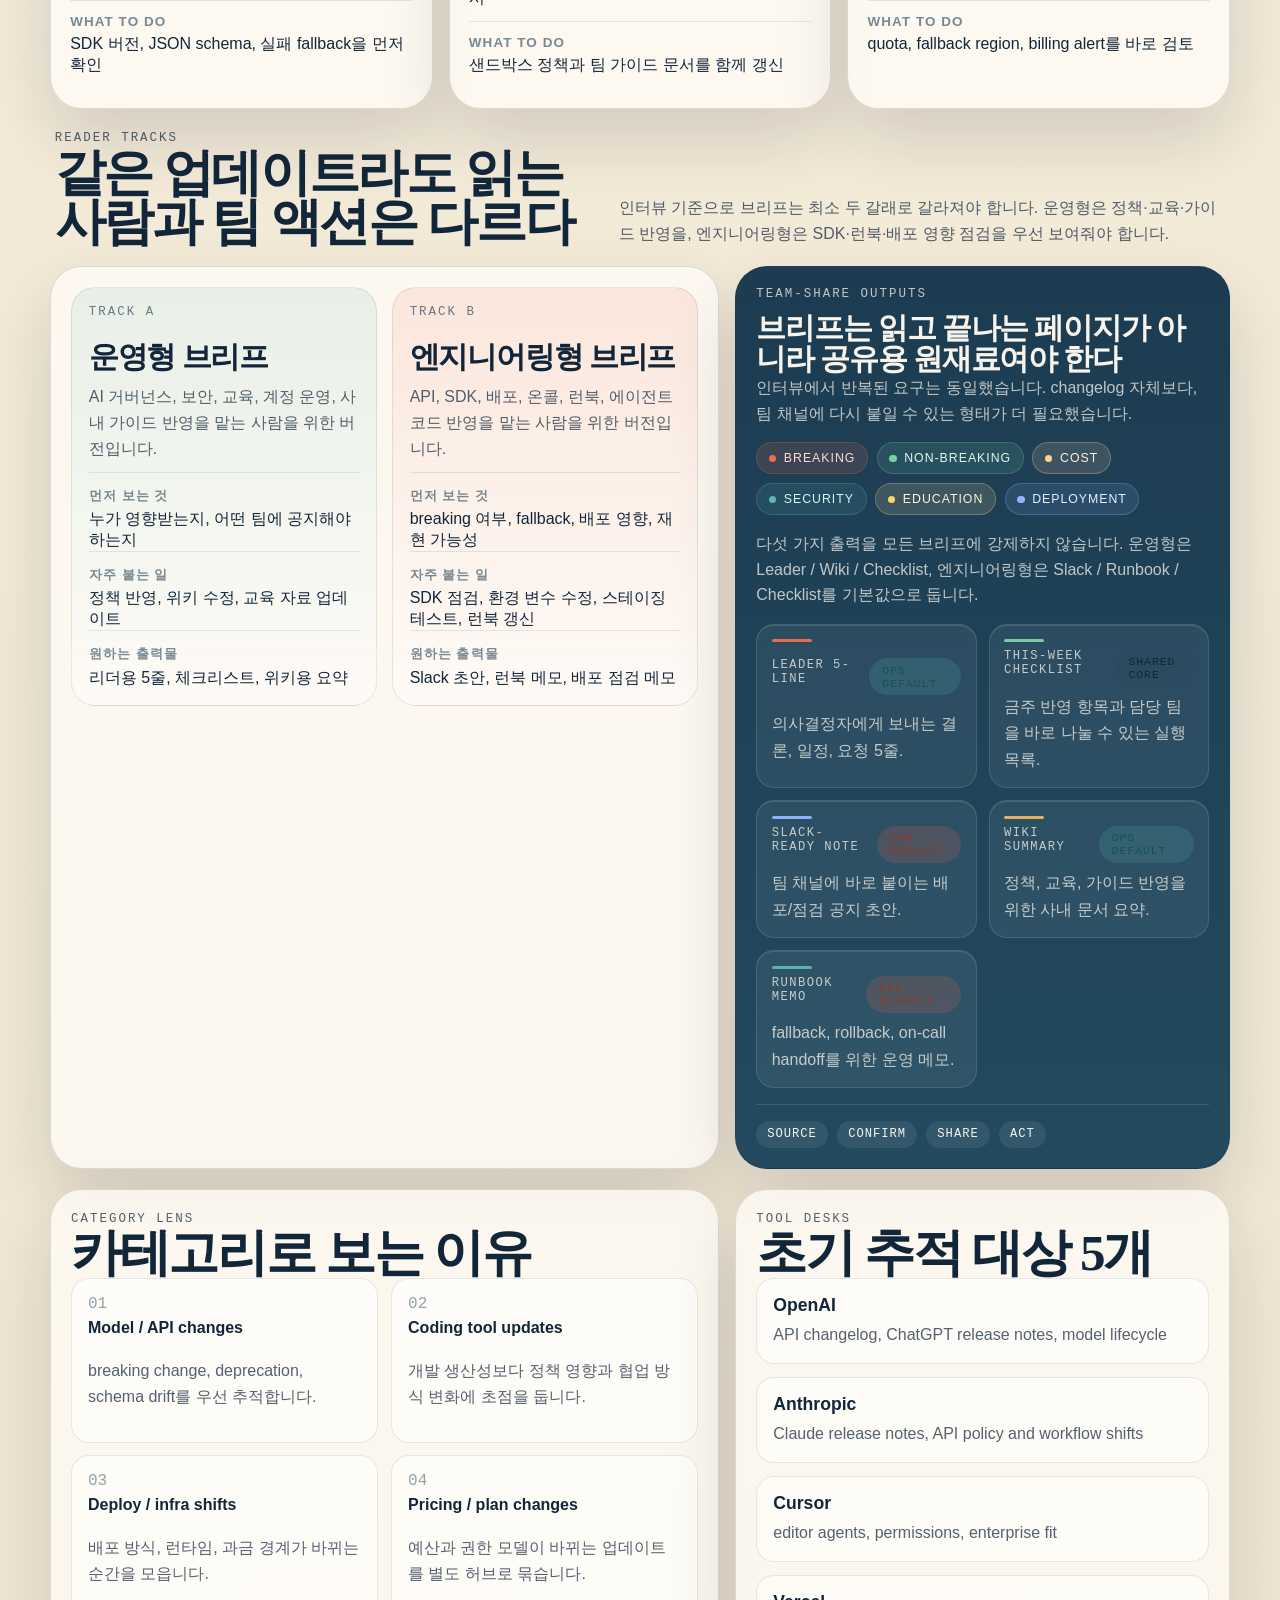
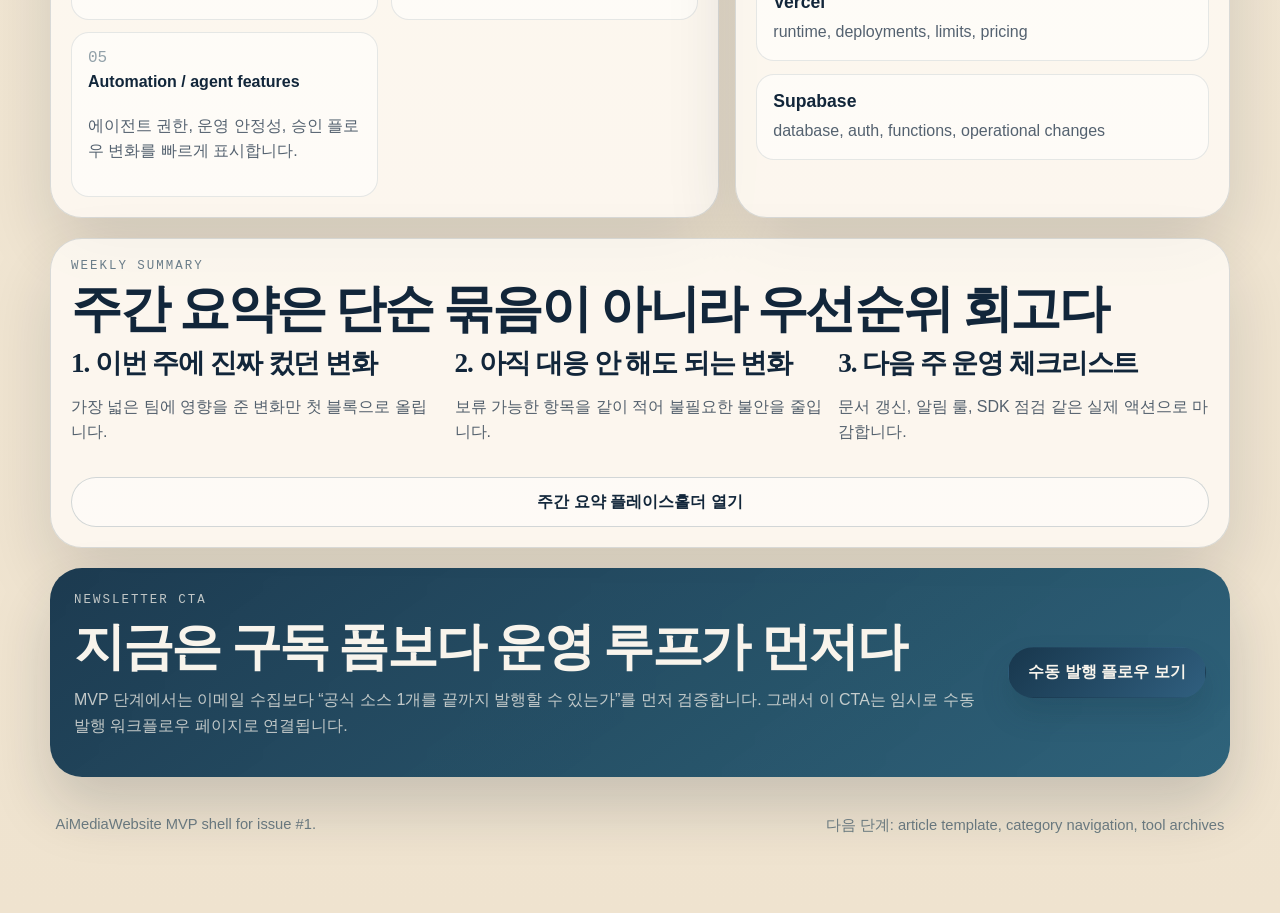
==== commit d928f227: "feat: add reusable brief priority primitives" ====
--- a/index.html
+++ b/index.html
@@ -135,6 +135,11 @@
               <span class="tag tag-sample">Sample brief</span>
               <span>OpenAI desk</span>
             </div>
+            <div class="brief-card-flags">
+              <span class="brief-track-badge brief-track-eng">Engineering track</span>
+              <span class="priority-pill priority-pill-light priority-breaking">Breaking</span>
+              <span class="priority-pill priority-pill-light priority-deployment">Deployment</span>
+            </div>
             <h3>API 응답 형식 변경이 있으면 어느 팀이 먼저 점검해야 하나</h3>
             <p class="card-kicker">Backend owners / agent builders / QA</p>
             <ul class="signal-list">
@@ -149,6 +154,11 @@
               <span class="tag tag-sample">Sample brief</span>
               <span>Cursor desk</span>
             </div>
+            <div class="brief-card-flags">
+              <span class="brief-track-badge brief-track-shared">Ops + Eng</span>
+              <span class="priority-pill priority-pill-light priority-security">Security</span>
+              <span class="priority-pill priority-pill-light priority-education">Education</span>
+            </div>
             <h3>코딩 도구 업데이트를 팀 정책 관점으로 재해석하는 카드</h3>
             <p class="card-kicker">Engineering leads / enablement</p>
             <ul class="signal-list">
@@ -162,6 +172,11 @@
             <div class="card-meta">
               <span class="tag tag-sample">Sample brief</span>
               <span>Vercel desk</span>
+            </div>
+            <div class="brief-card-flags">
+              <span class="brief-track-badge brief-track-eng">Engineering track</span>
+              <span class="priority-pill priority-pill-light priority-cost">Cost</span>
+              <span class="priority-pill priority-pill-light priority-deployment">Deployment</span>
             </div>
             <h3>배포·인프라 변화는 운영 체크리스트로 끝나야 한다</h3>
             <p class="card-kicker">Platform / DevOps / growth engineers</p>
@@ -222,35 +237,55 @@
               인터뷰에서 반복된 요구는 동일했습니다. changelog 자체보다, 팀 채널에 다시 붙일 수 있는 형태가 더 필요했습니다.
             </p>
 
-            <div class="output-tags">
-              <span class="priority-pill">Breaking</span>
-              <span class="priority-pill">Non-breaking</span>
-              <span class="priority-pill">Cost</span>
-              <span class="priority-pill">Security</span>
-              <span class="priority-pill">Education</span>
-              <span class="priority-pill">Deployment</span>
-            </div>
-
-            <div class="output-grid">
-              <article class="output-card">
-                <strong>Leader 5-line</strong>
-                <span>의사결정자용 요약</span>
-              </article>
-              <article class="output-card">
-                <strong>This-week checklist</strong>
-                <span>이번 주 해야 할 일</span>
-              </article>
-              <article class="output-card">
-                <strong>Slack-ready note</strong>
-                <span>팀 채널 공지 초안</span>
-              </article>
-              <article class="output-card">
-                <strong>Wiki summary</strong>
-                <span>사내 문서 반영용 요약</span>
-              </article>
-              <article class="output-card">
-                <strong>Runbook memo</strong>
-                <span>엔지니어링 운영 메모</span>
+            <div class="priority-cluster output-tags">
+              <span class="priority-pill priority-breaking">Breaking</span>
+              <span class="priority-pill priority-nonbreaking">Non-breaking</span>
+              <span class="priority-pill priority-cost">Cost</span>
+              <span class="priority-pill priority-security">Security</span>
+              <span class="priority-pill priority-education">Education</span>
+              <span class="priority-pill priority-deployment">Deployment</span>
+            </div>
+
+            <p class="output-rule">
+              다섯 가지 출력을 모든 브리프에 강제하지 않습니다. 운영형은 Leader / Wiki / Checklist, 엔지니어링형은
+              Slack / Runbook / Checklist를 기본값으로 둡니다.
+            </p>
+
+            <div class="share-grid">
+              <article class="share-block share-block-leader">
+                <div class="share-block-head">
+                  <span class="share-label">Leader 5-line</span>
+                  <span class="share-track share-track-ops">Ops default</span>
+                </div>
+                <p>의사결정자에게 보내는 결론, 일정, 요청 5줄.</p>
+              </article>
+              <article class="share-block share-block-checklist">
+                <div class="share-block-head">
+                  <span class="share-label">This-week checklist</span>
+                  <span class="share-track share-track-shared">Shared core</span>
+                </div>
+                <p>금주 반영 항목과 담당 팀을 바로 나눌 수 있는 실행 목록.</p>
+              </article>
+              <article class="share-block share-block-slack">
+                <div class="share-block-head">
+                  <span class="share-label">Slack-ready note</span>
+                  <span class="share-track share-track-eng">Eng default</span>
+                </div>
+                <p>팀 채널에 바로 붙이는 배포/점검 공지 초안.</p>
+              </article>
+              <article class="share-block share-block-wiki">
+                <div class="share-block-head">
+                  <span class="share-label">Wiki summary</span>
+                  <span class="share-track share-track-ops">Ops default</span>
+                </div>
+                <p>정책, 교육, 가이드 반영을 위한 사내 문서 요약.</p>
+              </article>
+              <article class="share-block share-block-runbook">
+                <div class="share-block-head">
+                  <span class="share-label">Runbook memo</span>
+                  <span class="share-track share-track-eng">Eng default</span>
+                </div>
+                <p>fallback, rollback, on-call handoff를 위한 운영 메모.</p>
               </article>
             </div>
 
--- a/assets/css/main.css
+++ b/assets/css/main.css
@@ -473,6 +473,13 @@
   color: #a8422a;
 }
 
+.brief-card-flags {
+  display: flex;
+  flex-wrap: wrap;
+  gap: 0.45rem;
+  margin-bottom: 0.9rem;
+}
+
 .brief-card h3,
 .weekly-columns h3,
 .placeholder-card h2 {
@@ -503,6 +510,571 @@
   color: rgba(16, 50, 74, 0.56);
 }
 
+.hub-hero {
+  display: grid;
+  grid-template-columns: minmax(0, 1.18fr) minmax(320px, 0.82fr);
+  gap: 1rem;
+  padding: 1.45rem;
+}
+
+.hub-copy,
+.hub-board {
+  position: relative;
+}
+
+.hub-board .board-badge {
+  background: rgba(16, 50, 74, 0.08);
+  color: var(--text);
+}
+
+.hub-board .board-card {
+  border-color: rgba(16, 50, 74, 0.1);
+  background: rgba(255, 255, 255, 0.5);
+}
+
+.hub-board .board-card-hot {
+  background: linear-gradient(180deg, rgba(239, 108, 77, 0.15), rgba(255, 255, 255, 0.52));
+}
+
+.hub-board .board-card-outline {
+  background: transparent;
+}
+
+.hub-board .board-card-top {
+  color: rgba(16, 50, 74, 0.56);
+}
+
+.hub-summary {
+  max-width: 62ch;
+  margin: 1rem 0 0;
+  color: var(--muted);
+  line-height: 1.65;
+}
+
+.template-grid {
+  display: grid;
+  grid-template-columns: repeat(2, minmax(0, 1fr));
+  gap: 1rem;
+}
+
+.template-card {
+  display: grid;
+  gap: 0.75rem;
+  padding: 1.25rem;
+  border-radius: var(--radius-xl);
+  border: 1px solid rgba(16, 50, 74, 0.1);
+  box-shadow: var(--shadow);
+  transition:
+    transform 180ms ease,
+    box-shadow 180ms ease,
+    border-color 180ms ease;
+}
+
+.template-card:hover,
+.template-card:focus-visible {
+  transform: translateY(-2px);
+  border-color: rgba(16, 50, 74, 0.24);
+  box-shadow: 0 28px 56px rgba(12, 24, 37, 0.14);
+}
+
+.template-card-ops {
+  background:
+    radial-gradient(circle at top left, rgba(92, 183, 176, 0.18), transparent 18rem),
+    rgba(255, 252, 246, 0.88);
+}
+
+.template-card-eng {
+  background:
+    radial-gradient(circle at top left, rgba(239, 108, 77, 0.16), transparent 18rem),
+    rgba(255, 252, 246, 0.88);
+}
+
+.template-index {
+  font-family: var(--mono);
+  font-size: 0.78rem;
+  letter-spacing: 0.12em;
+  text-transform: uppercase;
+  color: rgba(16, 50, 74, 0.56);
+}
+
+.template-card h3,
+.anatomy-card h3 {
+  margin: 0;
+  font-family: var(--serif);
+  font-size: 2rem;
+  line-height: 1.02;
+  letter-spacing: -0.04em;
+}
+
+.template-card p {
+  margin: 0;
+  color: var(--muted);
+  line-height: 1.6;
+}
+
+.template-points,
+.anatomy-list {
+  margin: 0;
+  padding-left: 1rem;
+  color: var(--muted);
+  line-height: 1.7;
+}
+
+.anatomy-grid {
+  display: grid;
+  grid-template-columns: repeat(3, minmax(0, 1fr));
+  gap: 1rem;
+}
+
+.anatomy-card {
+  padding: 1.2rem;
+}
+
+.anatomy-card h3 {
+  margin-bottom: 0.85rem;
+}
+
+.article-page {
+  background:
+    radial-gradient(circle at top left, rgba(92, 183, 176, 0.18), transparent 22rem),
+    radial-gradient(circle at top right, rgba(239, 108, 77, 0.12), transparent 24rem),
+    linear-gradient(180deg, #f7f0e1 0%, #efe4d2 100%);
+}
+
+.article-hero {
+  display: grid;
+  grid-template-columns: minmax(0, 1.2fr) minmax(300px, 0.8fr);
+  gap: 1rem;
+  padding: 1.4rem;
+}
+
+.article-kicker-row {
+  display: flex;
+  flex-wrap: wrap;
+  gap: 0.55rem;
+  margin-bottom: 0.8rem;
+}
+
+.brief-track-badge,
+.share-track {
+  display: inline-flex;
+  align-items: center;
+  min-height: 2rem;
+  padding: 0.35rem 0.8rem;
+  border-radius: var(--radius-sm);
+  font-size: 0.78rem;
+  letter-spacing: 0.08em;
+  text-transform: uppercase;
+  font-family: var(--mono);
+}
+
+.brief-track-ops {
+  background: rgba(92, 183, 176, 0.18);
+  color: #16534f;
+}
+
+.brief-track-eng {
+  background: rgba(239, 108, 77, 0.16);
+  color: #8b3c29;
+}
+
+.brief-track-shared,
+.share-track-shared {
+  background: rgba(16, 50, 74, 0.08);
+  color: var(--text);
+}
+
+.share-track {
+  min-height: 1.8rem;
+  font-size: 0.72rem;
+}
+
+.share-track-ops {
+  background: rgba(92, 183, 176, 0.18);
+  color: #16534f;
+}
+
+.share-track-eng {
+  background: rgba(239, 108, 77, 0.16);
+  color: #8b3c29;
+}
+
+.priority-cluster,
+.output-tags {
+  display: flex;
+  flex-wrap: wrap;
+  gap: 0.55rem;
+}
+
+.priority-pill {
+  --priority-border: rgba(248, 244, 236, 0.16);
+  --priority-bg: rgba(255, 255, 255, 0.08);
+  --priority-text: var(--inverted);
+  --priority-dot: rgba(248, 244, 236, 0.84);
+  display: inline-flex;
+  align-items: center;
+  gap: 0.48rem;
+  min-height: 2rem;
+  padding: 0.35rem 0.72rem;
+  border: 1px solid var(--priority-border);
+  border-radius: var(--radius-sm);
+  background: var(--priority-bg);
+  color: var(--priority-text);
+  font-size: 0.77rem;
+  letter-spacing: 0.08em;
+  text-transform: uppercase;
+}
+
+.priority-pill::before {
+  content: "";
+  width: 0.46rem;
+  height: 0.46rem;
+  border-radius: 999px;
+  background: var(--priority-dot);
+  flex: 0 0 auto;
+}
+
+.priority-pill-light {
+  --priority-border: rgba(16, 50, 74, 0.14);
+  --priority-bg: rgba(255, 255, 255, 0.45);
+  --priority-text: var(--text);
+}
+
+.priority-breaking {
+  --priority-border: rgba(239, 108, 77, 0.22);
+  --priority-bg: rgba(239, 108, 77, 0.14);
+  --priority-text: #ffd9d0;
+  --priority-dot: #ef6c4d;
+}
+
+.priority-breaking.priority-pill-light {
+  --priority-border: rgba(239, 108, 77, 0.26);
+  --priority-bg: rgba(239, 108, 77, 0.14);
+  --priority-text: #94422b;
+}
+
+.priority-nonbreaking {
+  --priority-border: rgba(121, 210, 166, 0.24);
+  --priority-bg: rgba(121, 210, 166, 0.12);
+  --priority-text: #dff8eb;
+  --priority-dot: #79d2a6;
+}
+
+.priority-nonbreaking.priority-pill-light {
+  --priority-border: rgba(121, 210, 166, 0.3);
+  --priority-bg: rgba(121, 210, 166, 0.16);
+  --priority-text: #205f4a;
+}
+
+.priority-cost {
+  --priority-border: rgba(255, 213, 177, 0.28);
+  --priority-bg: rgba(255, 213, 177, 0.14);
+  --priority-text: #fff0db;
+  --priority-dot: #ffcf92;
+}
+
+.priority-cost.priority-pill-light {
+  --priority-border: rgba(227, 179, 95, 0.26);
+  --priority-bg: rgba(255, 223, 180, 0.22);
+  --priority-text: #8a5b18;
+}
+
+.priority-security {
+  --priority-border: rgba(92, 183, 176, 0.24);
+  --priority-bg: rgba(92, 183, 176, 0.12);
+  --priority-text: #daf4f1;
+  --priority-dot: #5cb7b0;
+}
+
+.priority-security.priority-pill-light {
+  --priority-border: rgba(92, 183, 176, 0.28);
+  --priority-bg: rgba(92, 183, 176, 0.14);
+  --priority-text: #16534f;
+}
+
+.priority-education {
+  --priority-border: rgba(255, 226, 154, 0.26);
+  --priority-bg: rgba(255, 226, 154, 0.14);
+  --priority-text: #fff4d9;
+  --priority-dot: #ffd36c;
+}
+
+.priority-education.priority-pill-light {
+  --priority-border: rgba(231, 186, 72, 0.26);
+  --priority-bg: rgba(255, 226, 154, 0.22);
+  --priority-text: #866117;
+}
+
+.priority-deployment {
+  --priority-border: rgba(143, 181, 255, 0.28);
+  --priority-bg: rgba(143, 181, 255, 0.12);
+  --priority-text: #e4efff;
+  --priority-dot: #8fb5ff;
+}
+
+.priority-deployment.priority-pill-light {
+  --priority-border: rgba(108, 149, 227, 0.26);
+  --priority-bg: rgba(143, 181, 255, 0.18);
+  --priority-text: #26497f;
+}
+
+.article-hero h1 {
+  margin: 0;
+  font-family: var(--serif);
+  font-size: clamp(2.8rem, 5vw, 4.8rem);
+  line-height: 0.95;
+  letter-spacing: -0.05em;
+}
+
+.article-standfirst {
+  max-width: 58ch;
+  margin: 1rem 0 0;
+  color: var(--muted);
+  line-height: 1.7;
+}
+
+.article-hero-side {
+  display: grid;
+  align-content: start;
+  padding: 1rem;
+  border-radius: var(--radius-lg);
+  background: rgba(255, 255, 255, 0.56);
+  border: 1px solid rgba(16, 50, 74, 0.1);
+}
+
+.article-conclusion {
+  margin: 0;
+  font-family: var(--serif);
+  font-size: 1.65rem;
+  line-height: 1.08;
+  letter-spacing: -0.04em;
+}
+
+.article-layout {
+  display: grid;
+  grid-template-columns: minmax(0, 1.1fr) minmax(300px, 0.82fr);
+  gap: 1rem;
+  align-items: start;
+}
+
+.article-main {
+  padding: 1.4rem;
+}
+
+.article-section + .article-section {
+  margin-top: 1.45rem;
+  padding-top: 1.45rem;
+  border-top: 1px solid rgba(16, 50, 74, 0.12);
+}
+
+.section-label {
+  margin: 0 0 0.6rem;
+  font-family: var(--mono);
+  font-size: 0.78rem;
+  letter-spacing: 0.14em;
+  text-transform: uppercase;
+  color: rgba(16, 50, 74, 0.56);
+}
+
+.article-section h2,
+.faq-card h3 {
+  margin: 0 0 0.7rem;
+  font-family: var(--serif);
+  letter-spacing: -0.04em;
+}
+
+.article-section h2 {
+  font-size: 2rem;
+  line-height: 1.04;
+}
+
+.article-section p,
+.faq-card p {
+  margin: 0;
+  color: var(--muted);
+  line-height: 1.7;
+}
+
+.info-grid {
+  display: grid;
+  grid-template-columns: repeat(3, minmax(0, 1fr));
+  gap: 0.75rem;
+}
+
+.info-card {
+  display: grid;
+  gap: 0.3rem;
+  padding: 0.95rem;
+  border-radius: var(--radius-md);
+  background: rgba(255, 255, 255, 0.54);
+  border: 1px solid rgba(16, 50, 74, 0.1);
+}
+
+.info-card strong {
+  font-size: 0.96rem;
+}
+
+.info-card span {
+  color: var(--muted);
+  line-height: 1.55;
+}
+
+.article-list {
+  margin: 0;
+  padding-left: 1.15rem;
+  color: var(--muted);
+  line-height: 1.7;
+}
+
+.article-list.ordered {
+  padding-left: 1.3rem;
+}
+
+.faq-stack {
+  display: grid;
+  gap: 0.8rem;
+}
+
+.faq-card {
+  padding: 1rem;
+  border-radius: var(--radius-md);
+  background: rgba(255, 255, 255, 0.52);
+  border: 1px solid rgba(16, 50, 74, 0.1);
+}
+
+.article-aside {
+  display: grid;
+  gap: 1rem;
+}
+
+.aside-card {
+  padding: 1rem;
+}
+
+.source-list {
+  margin: 0;
+  padding-left: 1rem;
+  line-height: 1.8;
+}
+
+.source-list a {
+  text-decoration: underline;
+  text-decoration-thickness: 1px;
+  text-underline-offset: 0.2rem;
+}
+
+.evidence-list {
+  margin: 0;
+  display: grid;
+  gap: 0.85rem;
+}
+
+.evidence-list div {
+  display: grid;
+  gap: 0.2rem;
+}
+
+.evidence-list dt {
+  font-size: 0.76rem;
+  font-family: var(--mono);
+  letter-spacing: 0.08em;
+  text-transform: uppercase;
+  color: rgba(16, 50, 74, 0.56);
+}
+
+.evidence-list dd {
+  margin: 0;
+  color: var(--muted);
+  line-height: 1.6;
+}
+
+.share-stack {
+  display: grid;
+  gap: 0.75rem;
+}
+
+.share-grid {
+  display: grid;
+  grid-template-columns: repeat(2, minmax(0, 1fr));
+  gap: 0.75rem;
+}
+
+.share-block {
+  --share-border: rgba(16, 50, 74, 0.1);
+  --share-bg: rgba(255, 255, 255, 0.5);
+  --share-accent: rgba(16, 50, 74, 0.24);
+  display: grid;
+  gap: 0.45rem;
+  padding: 0.9rem;
+  border-radius: var(--radius-md);
+  border: 1px solid var(--share-border);
+  background: var(--share-bg);
+  box-shadow: inset 0 1px 0 rgba(255, 255, 255, 0.12);
+}
+
+.share-block::before {
+  content: "";
+  width: 2.5rem;
+  height: 0.18rem;
+  border-radius: 999px;
+  background: var(--share-accent);
+}
+
+.share-block-head {
+  display: flex;
+  align-items: start;
+  justify-content: space-between;
+  gap: 0.65rem;
+}
+
+.share-block-leader {
+  --share-border: rgba(239, 108, 77, 0.18);
+  --share-bg: linear-gradient(180deg, rgba(239, 108, 77, 0.12), rgba(255, 255, 255, 0.46));
+  --share-accent: #ef6c4d;
+}
+
+.share-block-checklist {
+  --share-border: rgba(121, 210, 166, 0.2);
+  --share-bg: linear-gradient(180deg, rgba(121, 210, 166, 0.12), rgba(255, 255, 255, 0.48));
+  --share-accent: #79d2a6;
+}
+
+.share-block-slack {
+  --share-border: rgba(143, 181, 255, 0.2);
+  --share-bg: linear-gradient(180deg, rgba(143, 181, 255, 0.12), rgba(255, 255, 255, 0.46));
+  --share-accent: #8fb5ff;
+}
+
+.share-block-wiki {
+  --share-border: rgba(255, 213, 177, 0.22);
+  --share-bg: linear-gradient(180deg, rgba(255, 213, 177, 0.14), rgba(255, 255, 255, 0.48));
+  --share-accent: #f0b160;
+}
+
+.share-block-runbook {
+  --share-border: rgba(92, 183, 176, 0.22);
+  --share-bg: linear-gradient(180deg, rgba(92, 183, 176, 0.13), rgba(255, 255, 255, 0.46));
+  --share-accent: #5cb7b0;
+}
+
+.share-label {
+  font-family: var(--mono);
+  font-size: 0.76rem;
+  letter-spacing: 0.12em;
+  text-transform: uppercase;
+  color: rgba(16, 50, 74, 0.56);
+}
+
+.share-block p {
+  margin: 0;
+  color: var(--muted);
+  line-height: 1.65;
+}
+
+.share-block .article-list {
+  margin: 0;
+}
+
 .track-layout {
   display: grid;
   grid-template-columns: minmax(0, 1.15fr) minmax(320px, 0.85fr);
@@ -582,28 +1154,15 @@
 
 .output-panel .eyebrow,
 .output-panel .output-summary,
-.output-card span {
+.output-card span,
+.output-rule,
+.output-panel .share-block p,
+.output-panel .share-label {
   color: rgba(248, 244, 236, 0.75);
 }
 
 .output-tags {
-  display: flex;
-  flex-wrap: wrap;
-  gap: 0.55rem;
   margin: 1rem 0 1rem;
-}
-
-.priority-pill {
-  display: inline-flex;
-  align-items: center;
-  min-height: 2rem;
-  padding: 0.35rem 0.68rem;
-  border: 1px solid rgba(248, 244, 236, 0.16);
-  border-radius: var(--radius-sm);
-  background: rgba(255, 255, 255, 0.08);
-  font-size: 0.77rem;
-  letter-spacing: 0.08em;
-  text-transform: uppercase;
 }
 
 .output-grid {
@@ -623,6 +1182,28 @@
 
 .output-card strong {
   font-size: 0.95rem;
+}
+
+.output-rule {
+  margin: 0 0 1rem;
+  line-height: 1.6;
+}
+
+.output-panel .share-grid {
+  margin-top: 0.2rem;
+}
+
+.output-panel .share-block {
+  --share-border: rgba(248, 244, 236, 0.12);
+  --share-bg: rgba(255, 255, 255, 0.06);
+}
+
+.output-panel .share-block::before {
+  opacity: 0.96;
+}
+
+.output-panel .share-block .article-list {
+  color: rgba(248, 244, 236, 0.75);
 }
 
 .evidence-flow {
@@ -804,6 +1385,11 @@
 }
 
 @media (max-width: 980px) {
+  .hub-hero,
+  .template-grid,
+  .anatomy-grid,
+  .article-hero,
+  .article-layout,
   .hero,
   .track-layout,
   .split-layout,
@@ -816,7 +1402,9 @@
   }
 
   .track-grid,
-  .output-grid {
+  .share-grid,
+  .output-grid,
+  .info-grid {
     grid-template-columns: 1fr;
   }
 
@@ -854,6 +1442,12 @@
   }
 
   .hero,
+  .hub-hero,
+  .article-hero,
+  .article-main,
+  .aside-card,
+  .template-card,
+  .anatomy-card,
   .track-panel,
   .output-panel,
   .lens-panel,
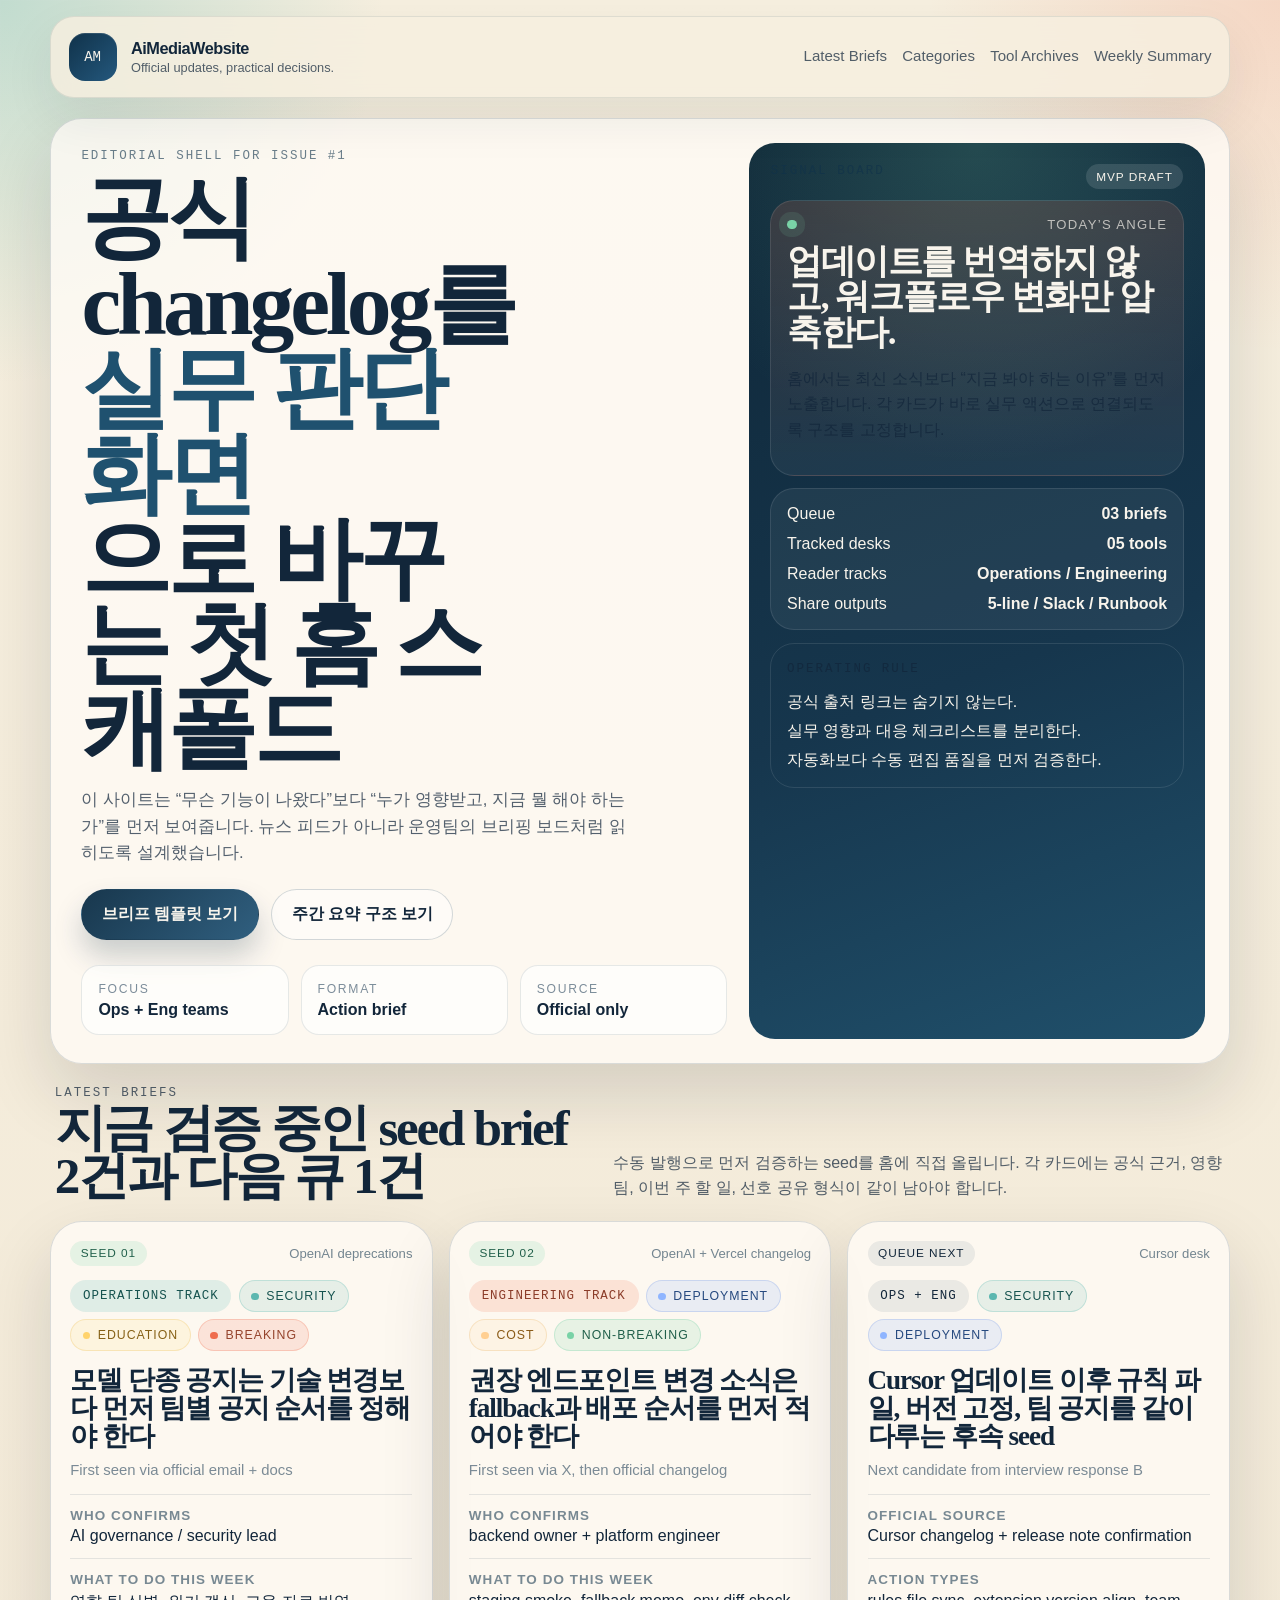
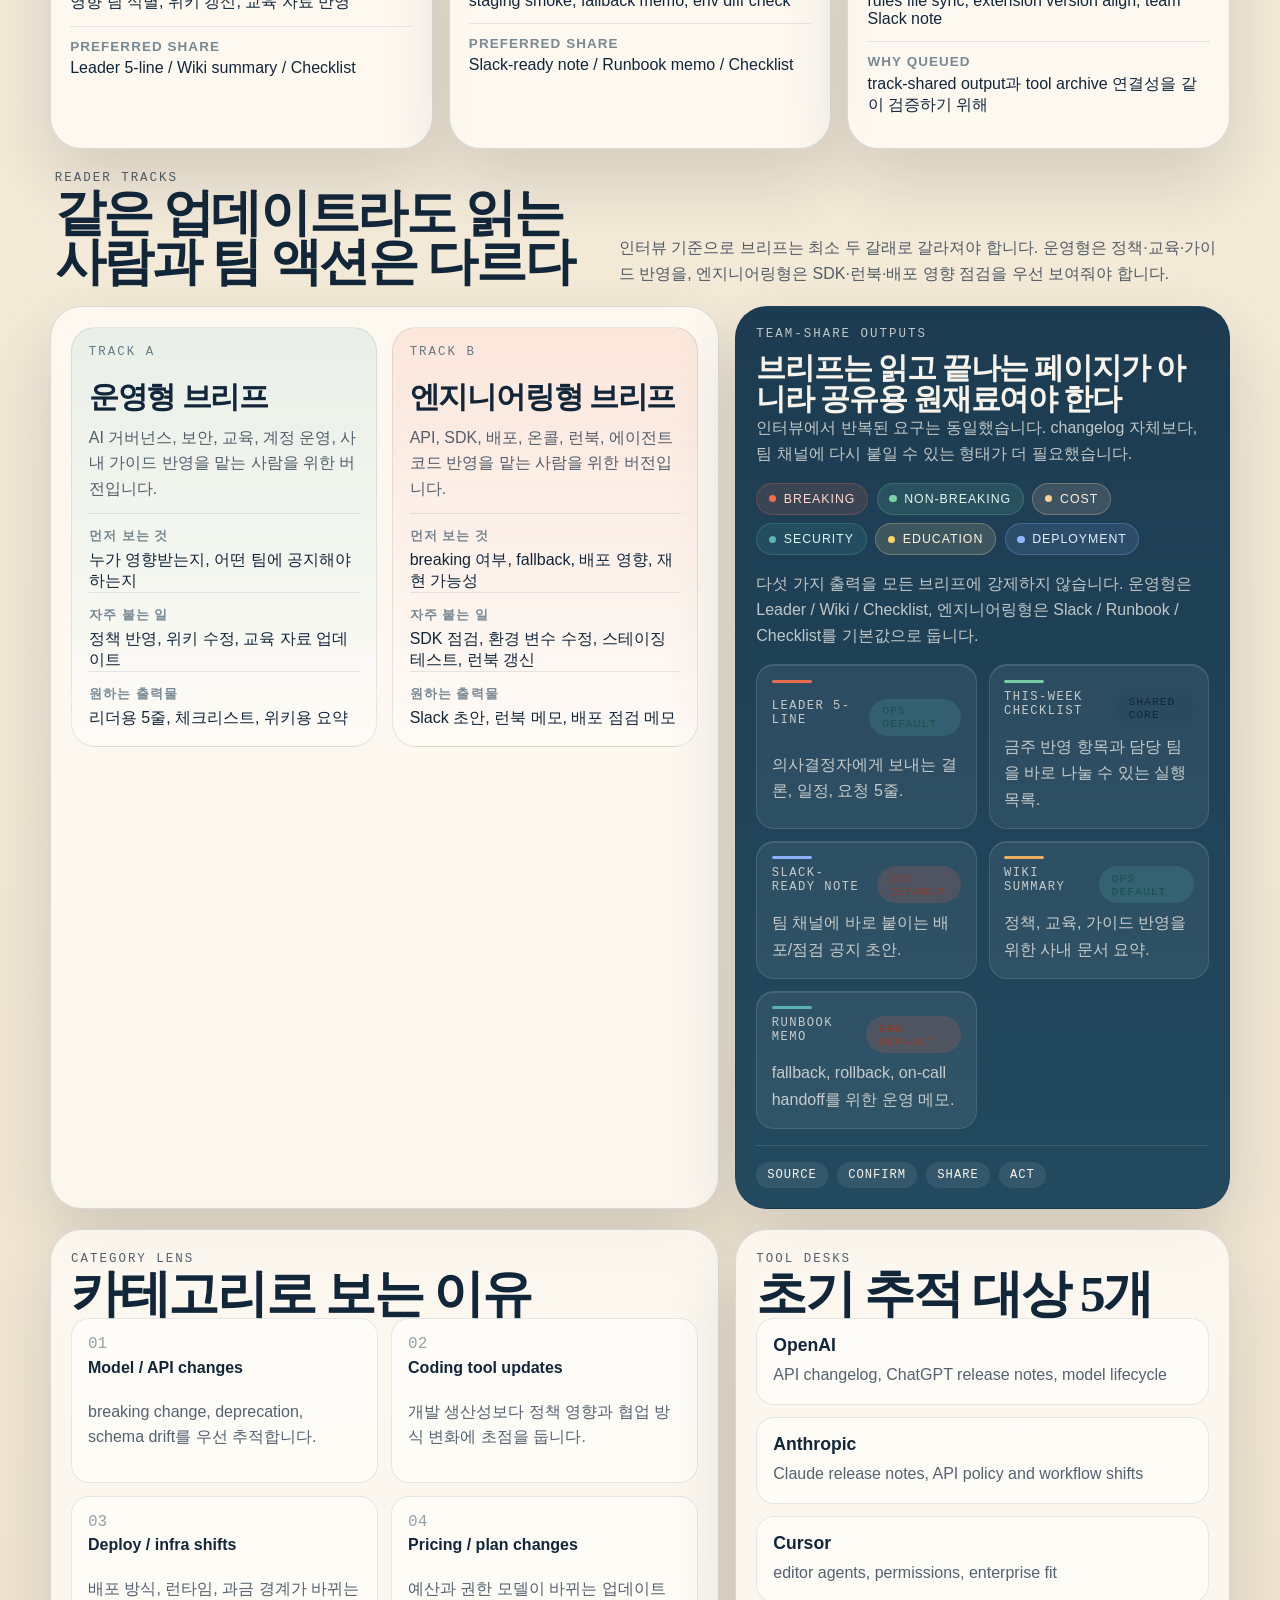
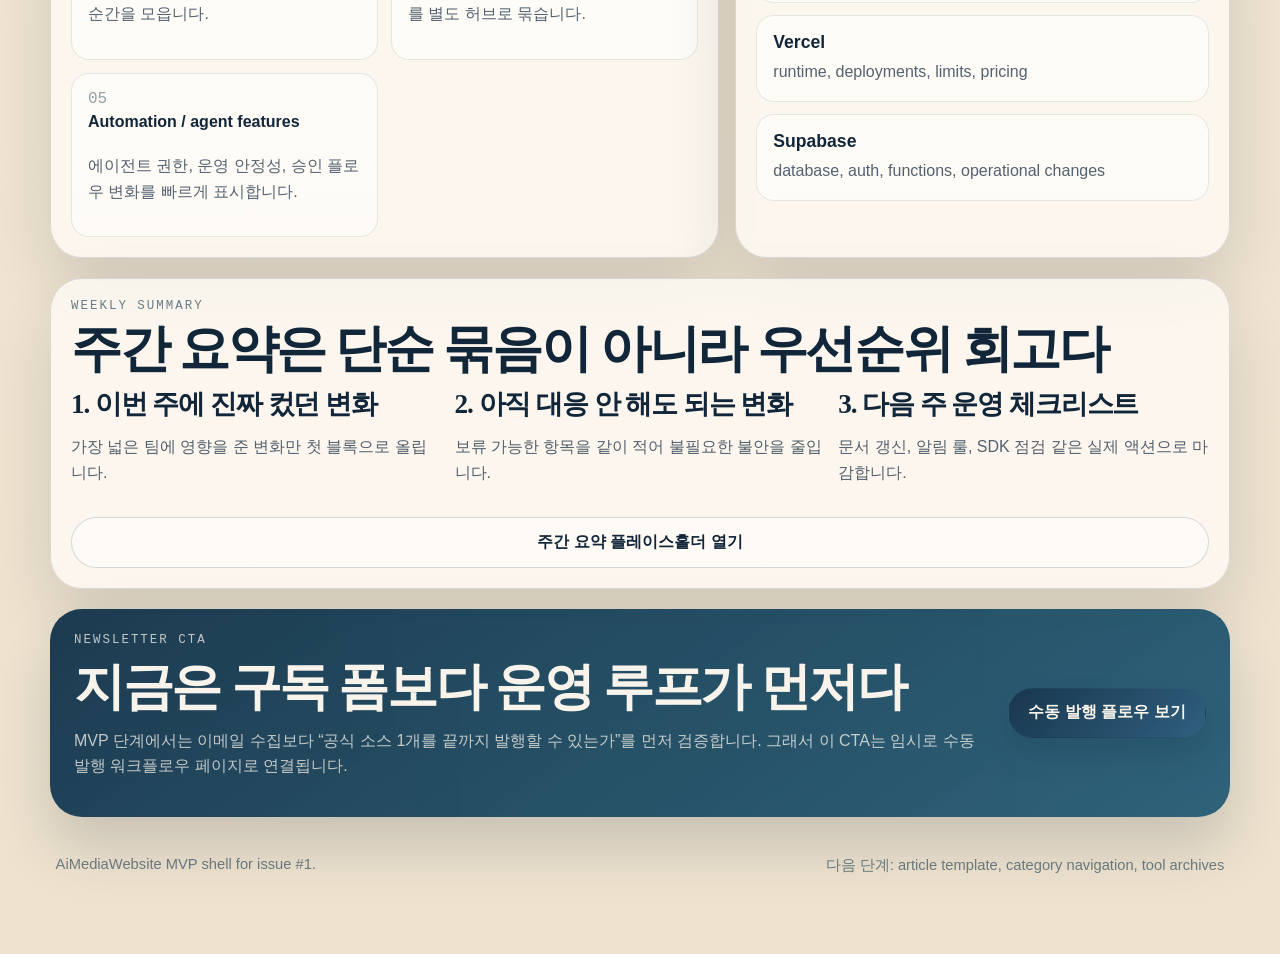
==== commit 3102512d: "feat: add manual publishing seed workflow" ====
--- a/index.html
+++ b/index.html
@@ -121,69 +121,71 @@
         <section class="section-header reveal">
           <div>
             <p class="eyebrow">Latest briefs</p>
-            <h2>첫 화면에서 바로 읽히는 변화 3건</h2>
+            <h2>지금 검증 중인 seed brief 2건과 다음 큐 1건</h2>
           </div>
           <p>
-            실제 데이터 수집 전 단계라 예시 카드로 구조만 고정합니다. 각 카드에는 바뀐 점, 영향받는 팀, 바로 할 일이
-            반드시 같이 들어갑니다.
+            수동 발행으로 먼저 검증하는 seed를 홈에 직접 올립니다. 각 카드에는 공식 근거, 영향 팀, 이번 주 할 일,
+            선호 공유 형식이 같이 남아야 합니다.
           </p>
         </section>
 
         <section class="brief-grid">
           <article class="brief-card panel reveal">
             <div class="card-meta">
-              <span class="tag tag-sample">Sample brief</span>
-              <span>OpenAI desk</span>
+              <span class="tag tag-seed">Seed 01</span>
+              <span>OpenAI deprecations</span>
+            </div>
+            <div class="brief-card-flags">
+              <span class="brief-track-badge brief-track-ops">Operations track</span>
+              <span class="priority-pill priority-pill-light priority-security">Security</span>
+              <span class="priority-pill priority-pill-light priority-education">Education</span>
+              <span class="priority-pill priority-pill-light priority-breaking">Breaking</span>
+            </div>
+            <h3><a href="./briefs/ops-governance-brief.html">모델 단종 공지는 기술 변경보다 먼저 팀별 공지 순서를 정해야 한다</a></h3>
+            <p class="card-kicker">First seen via official email + docs</p>
+            <ul class="signal-list">
+              <li><strong>Who confirms</strong><span>AI governance / security lead</span></li>
+              <li><strong>What to do this week</strong><span>영향 팀 식별, 위키 갱신, 교육 자료 반영</span></li>
+              <li><strong>Preferred share</strong><span>Leader 5-line / Wiki summary / Checklist</span></li>
+            </ul>
+          </article>
+
+          <article class="brief-card panel reveal">
+            <div class="card-meta">
+              <span class="tag tag-seed">Seed 02</span>
+              <span>OpenAI + Vercel changelog</span>
             </div>
             <div class="brief-card-flags">
               <span class="brief-track-badge brief-track-eng">Engineering track</span>
-              <span class="priority-pill priority-pill-light priority-breaking">Breaking</span>
               <span class="priority-pill priority-pill-light priority-deployment">Deployment</span>
-            </div>
-            <h3>API 응답 형식 변경이 있으면 어느 팀이 먼저 점검해야 하나</h3>
-            <p class="card-kicker">Backend owners / agent builders / QA</p>
+              <span class="priority-pill priority-pill-light priority-cost">Cost</span>
+              <span class="priority-pill priority-pill-light priority-nonbreaking">Non-breaking</span>
+            </div>
+            <h3><a href="./briefs/eng-runbook-brief.html">권장 엔드포인트 변경 소식은 fallback과 배포 순서를 먼저 적어야 한다</a></h3>
+            <p class="card-kicker">First seen via X, then official changelog</p>
             <ul class="signal-list">
-              <li><strong>What changed</strong><span>응답 구조 변경 가능성을 빠르게 표시</span></li>
-              <li><strong>Why it matters</strong><span>파서, 로그 저장, 알림 흐름이 같이 흔들림</span></li>
-              <li><strong>What to do</strong><span>SDK 버전, JSON schema, 실패 fallback을 먼저 확인</span></li>
+              <li><strong>Who confirms</strong><span>backend owner + platform engineer</span></li>
+              <li><strong>What to do this week</strong><span>staging smoke, fallback memo, env diff check</span></li>
+              <li><strong>Preferred share</strong><span>Slack-ready note / Runbook memo / Checklist</span></li>
             </ul>
           </article>
 
           <article class="brief-card panel reveal">
             <div class="card-meta">
-              <span class="tag tag-sample">Sample brief</span>
+              <span class="tag tag-queue">Queue next</span>
               <span>Cursor desk</span>
             </div>
             <div class="brief-card-flags">
               <span class="brief-track-badge brief-track-shared">Ops + Eng</span>
               <span class="priority-pill priority-pill-light priority-security">Security</span>
-              <span class="priority-pill priority-pill-light priority-education">Education</span>
-            </div>
-            <h3>코딩 도구 업데이트를 팀 정책 관점으로 재해석하는 카드</h3>
-            <p class="card-kicker">Engineering leads / enablement</p>
+              <span class="priority-pill priority-pill-light priority-deployment">Deployment</span>
+            </div>
+            <h3>Cursor 업데이트 이후 규칙 파일, 버전 고정, 팀 공지를 같이 다루는 후속 seed</h3>
+            <p class="card-kicker">Next candidate from interview response B</p>
             <ul class="signal-list">
-              <li><strong>What changed</strong><span>에이전트 기능이나 권한 범위를 한 줄로 요약</span></li>
-              <li><strong>Why it matters</strong><span>코드 리뷰 규칙, 보안 가드레일과 충돌 가능성 표시</span></li>
-              <li><strong>What to do</strong><span>샌드박스 정책과 팀 가이드 문서를 함께 갱신</span></li>
-            </ul>
-          </article>
-
-          <article class="brief-card panel reveal">
-            <div class="card-meta">
-              <span class="tag tag-sample">Sample brief</span>
-              <span>Vercel desk</span>
-            </div>
-            <div class="brief-card-flags">
-              <span class="brief-track-badge brief-track-eng">Engineering track</span>
-              <span class="priority-pill priority-pill-light priority-cost">Cost</span>
-              <span class="priority-pill priority-pill-light priority-deployment">Deployment</span>
-            </div>
-            <h3>배포·인프라 변화는 운영 체크리스트로 끝나야 한다</h3>
-            <p class="card-kicker">Platform / DevOps / growth engineers</p>
-            <ul class="signal-list">
-              <li><strong>What changed</strong><span>가격, 한도, 빌드 플로우의 핵심 차이만 노출</span></li>
-              <li><strong>Why it matters</strong><span>배포 실패와 비용 급증 위험을 앞단에서 차단</span></li>
-              <li><strong>What to do</strong><span>quota, fallback region, billing alert를 바로 검토</span></li>
+              <li><strong>Official source</strong><span>Cursor changelog + release note confirmation</span></li>
+              <li><strong>Action types</strong><span>rules file sync, extension version align, team Slack note</span></li>
+              <li><strong>Why queued</strong><span>track-shared output과 tool archive 연결성을 같이 검증하기 위해</span></li>
             </ul>
           </article>
         </section>
--- a/assets/css/main.css
+++ b/assets/css/main.css
@@ -473,6 +473,16 @@
   color: #a8422a;
 }
 
+.tag-seed {
+  background: rgba(121, 210, 166, 0.18);
+  color: #205f4a;
+}
+
+.tag-queue {
+  background: rgba(16, 50, 74, 0.08);
+  color: var(--text);
+}
+
 .brief-card-flags {
   display: flex;
   flex-wrap: wrap;
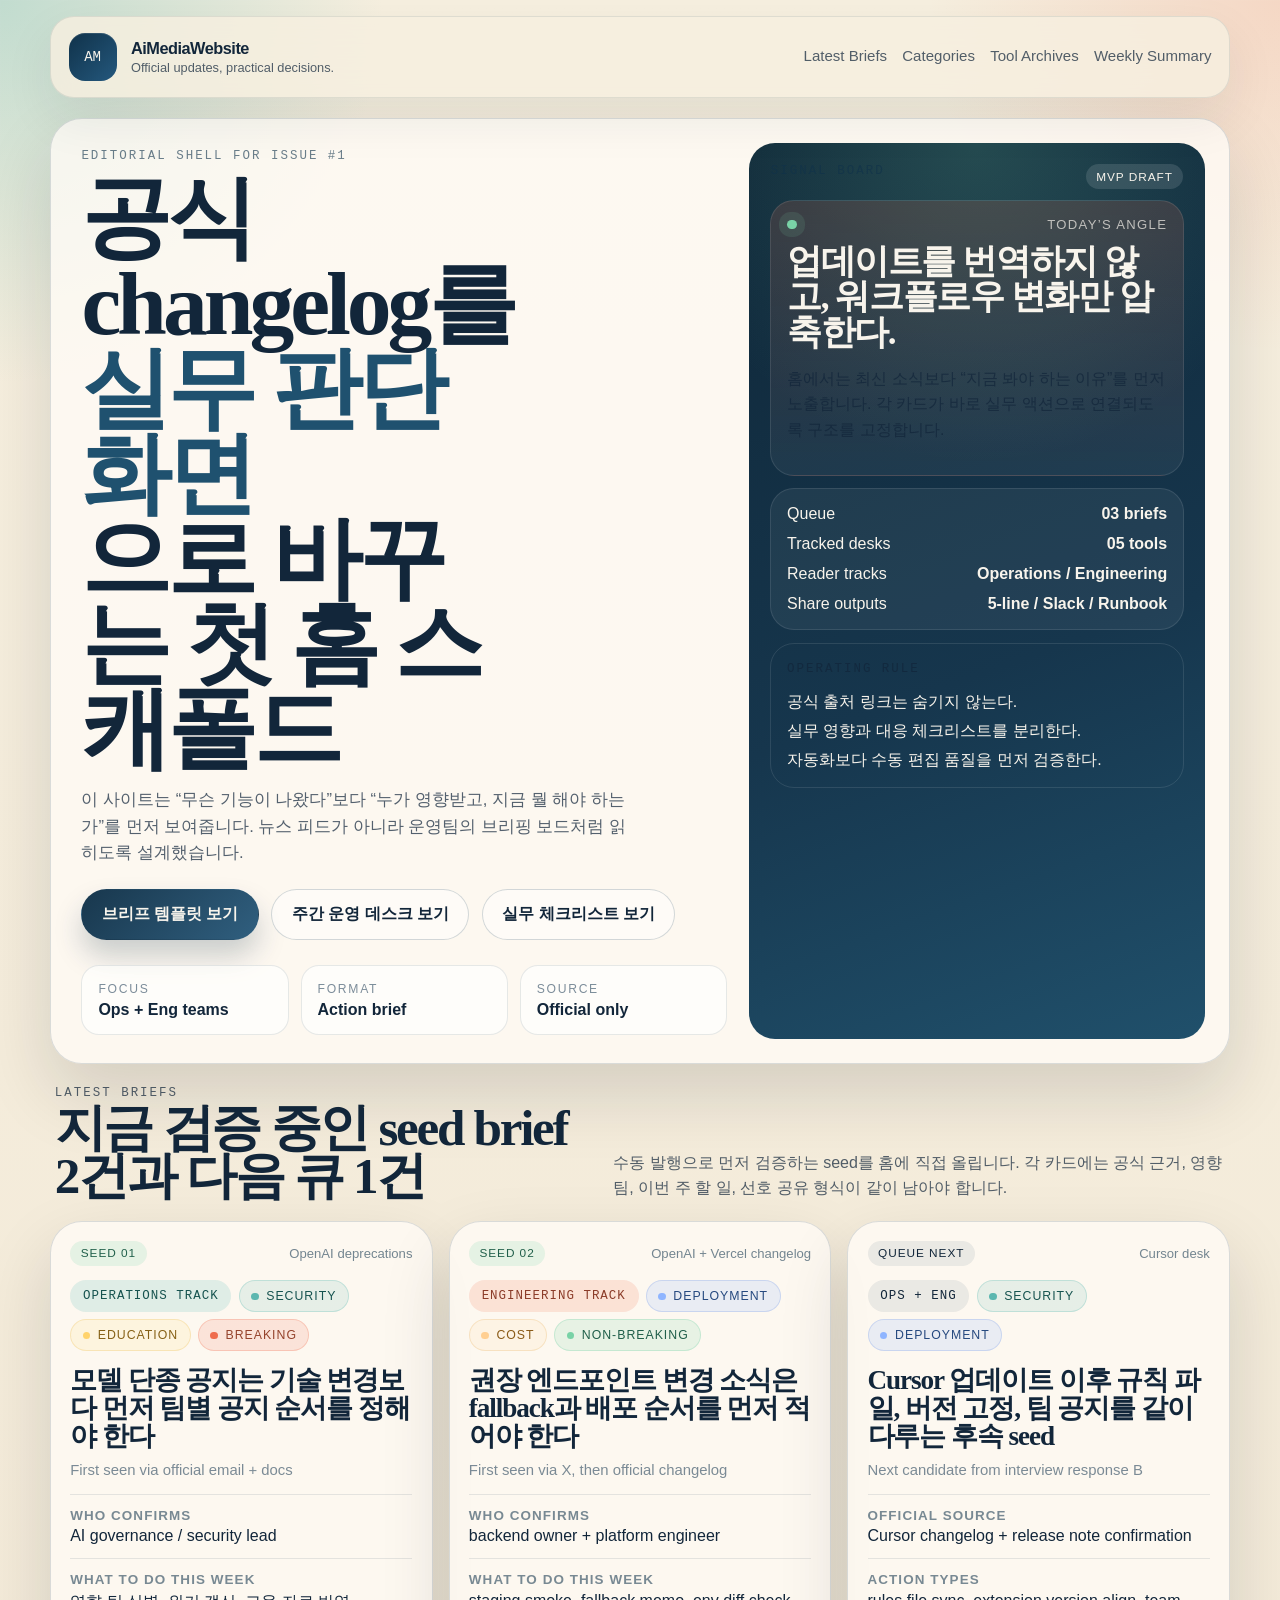
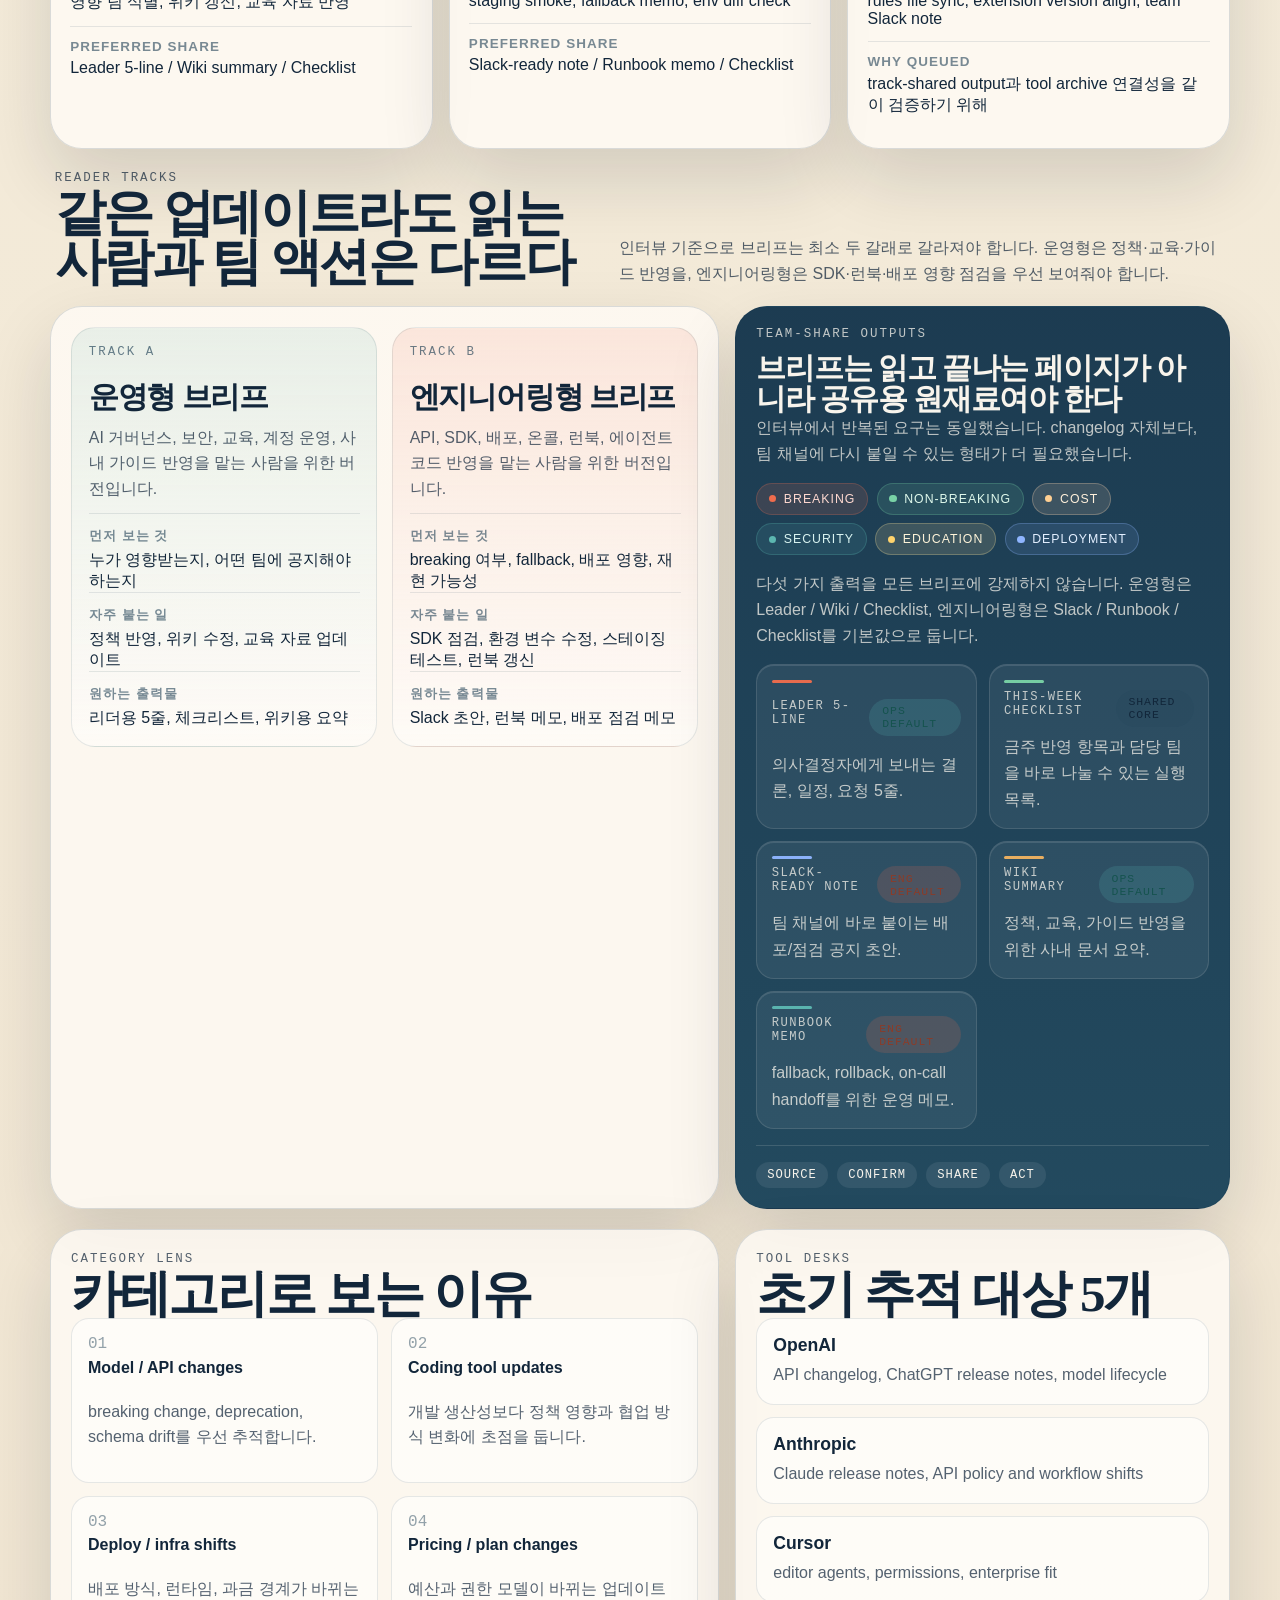
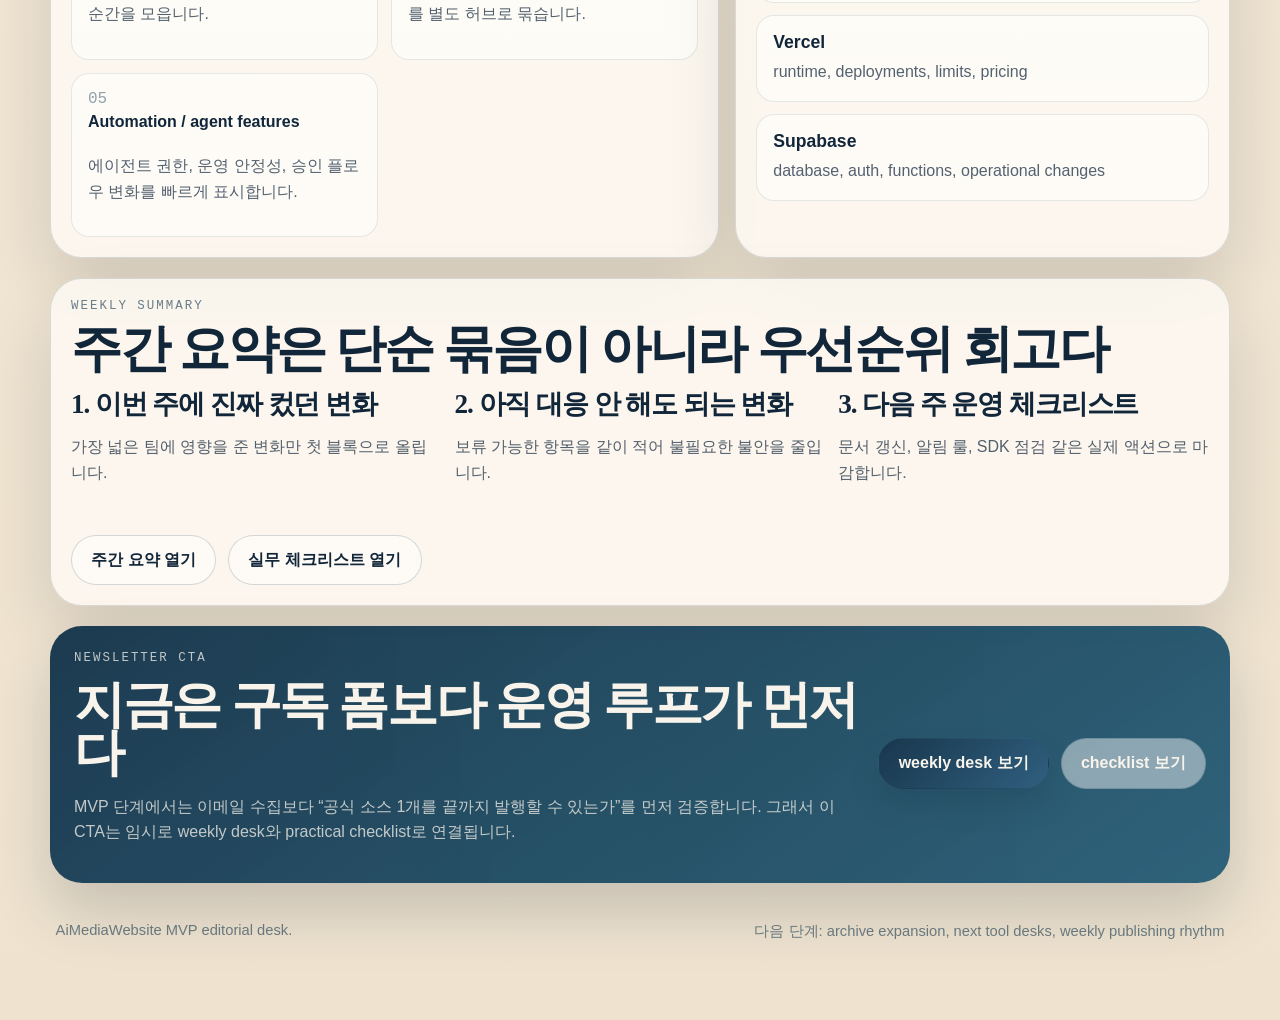
==== commit 87f61f96: "feat: add weekly summary and practical checklist pages" ====
--- a/index.html
+++ b/index.html
@@ -8,6 +8,9 @@
       name="description"
       content="공식 AI/SaaS 업데이트를 실무 영향 중심으로 정리하는 브리프 허브. 바쁜 팀을 위한 변화 요약, 영향 분석, 대응 체크리스트를 한 화면에서 본다."
     />
+    <script>
+      document.documentElement.classList.add("js-ready");
+    </script>
     <link rel="stylesheet" href="./assets/css/main.css" />
   </head>
   <body data-page="home">
@@ -49,7 +52,8 @@
 
             <div class="hero-actions">
               <a class="button button-primary" href="./briefs/index.html">브리프 템플릿 보기</a>
-              <a class="button button-secondary" href="./weekly/index.html">주간 요약 구조 보기</a>
+              <a class="button button-secondary" href="./weekly/index.html">주간 운영 데스크 보기</a>
+              <a class="button button-secondary" href="./weekly/checklist.html">실무 체크리스트 보기</a>
             </div>
 
             <ul class="hero-metrics">
@@ -390,7 +394,10 @@
               <p>문서 갱신, 알림 룰, SDK 점검 같은 실제 액션으로 마감합니다.</p>
             </article>
           </div>
-          <a class="button button-secondary" href="./weekly/index.html">주간 요약 플레이스홀더 열기</a>
+          <div class="placeholder-links">
+            <a class="button button-secondary" href="./weekly/index.html">주간 요약 열기</a>
+            <a class="button button-secondary" href="./weekly/checklist.html">실무 체크리스트 열기</a>
+          </div>
         </section>
 
         <section class="cta-band reveal">
@@ -399,20 +406,23 @@
             <h2>지금은 구독 폼보다 운영 루프가 먼저다</h2>
             <p>
               MVP 단계에서는 이메일 수집보다 “공식 소스 1개를 끝까지 발행할 수 있는가”를 먼저 검증합니다. 그래서 이
-              CTA는 임시로 수동 발행 워크플로우 페이지로 연결됩니다.
+              CTA는 임시로 weekly desk와 practical checklist로 연결됩니다.
             </p>
           </div>
-          <a class="button button-primary" href="./weekly/index.html">수동 발행 플로우 보기</a>
+          <div class="placeholder-links">
+            <a class="button button-primary" href="./weekly/index.html">weekly desk 보기</a>
+            <a class="button button-secondary" href="./weekly/checklist.html">checklist 보기</a>
+          </div>
         </section>
       </main>
 
       <footer class="site-footer">
-        <p>AiMediaWebsite MVP shell for issue #1.</p>
+        <p>AiMediaWebsite MVP editorial desk.</p>
         <p>
           다음 단계:
-          <a href="./briefs/index.html">article template</a>,
-          <a href="./categories/index.html">category navigation</a>,
-          <a href="./tools/index.html">tool archives</a>
+          <a href="./categories/index.html">archive expansion</a>,
+          <a href="./tools/index.html">next tool desks</a>,
+          <a href="./weekly/index.html">weekly publishing rhythm</a>
         </p>
       </footer>
     </div>
--- a/assets/css/main.css
+++ b/assets/css/main.css
@@ -1335,6 +1335,20 @@
   font-size: 0.92rem;
 }
 
+.weekly-page {
+  background:
+    radial-gradient(circle at top left, rgba(92, 183, 176, 0.18), transparent 22rem),
+    radial-gradient(circle at top right, rgba(239, 108, 77, 0.14), transparent 20rem),
+    linear-gradient(180deg, #f5eddd 0%, #ece0cb 100%);
+}
+
+.checklist-page {
+  background:
+    radial-gradient(circle at top left, rgba(143, 181, 255, 0.16), transparent 22rem),
+    radial-gradient(circle at top right, rgba(255, 213, 177, 0.14), transparent 18rem),
+    linear-gradient(180deg, #f6efe1 0%, #ebdfcf 100%);
+}
+
 .placeholder-page {
   background:
     radial-gradient(circle at top left, rgba(239, 108, 77, 0.14), transparent 22rem),
@@ -1435,11 +1449,11 @@
   }
 
   .nav-toggle {
-    display: inline-flex;
+    display: none;
   }
 
   .site-nav {
-    display: none;
+    display: flex;
     width: 100%;
     flex-direction: column;
     align-items: stretch;
@@ -1447,7 +1461,15 @@
     border-top: 1px solid rgba(16, 50, 74, 0.1);
   }
 
-  .site-nav.is-open {
+  .js-ready .nav-toggle {
+    display: inline-flex;
+  }
+
+  .js-ready .site-nav {
+    display: none;
+  }
+
+  .js-ready .site-nav.is-open {
     display: flex;
   }
 
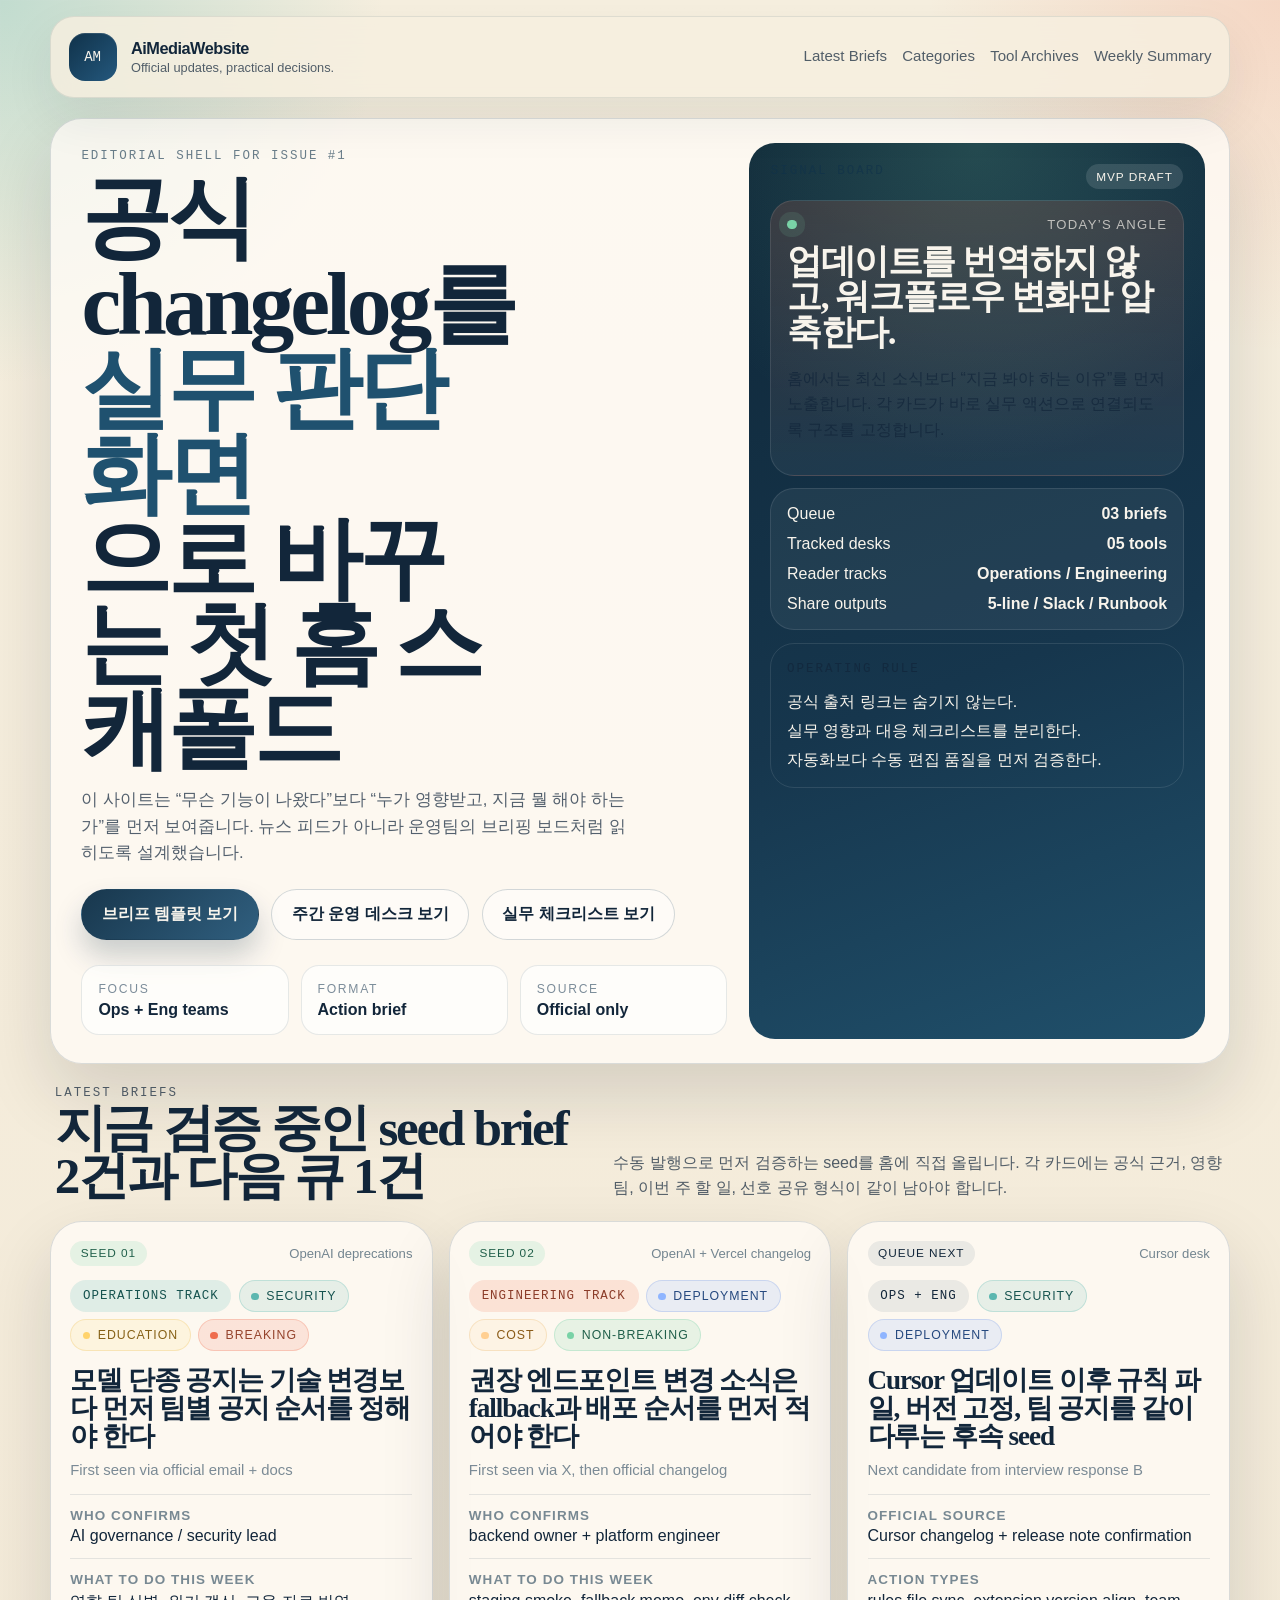
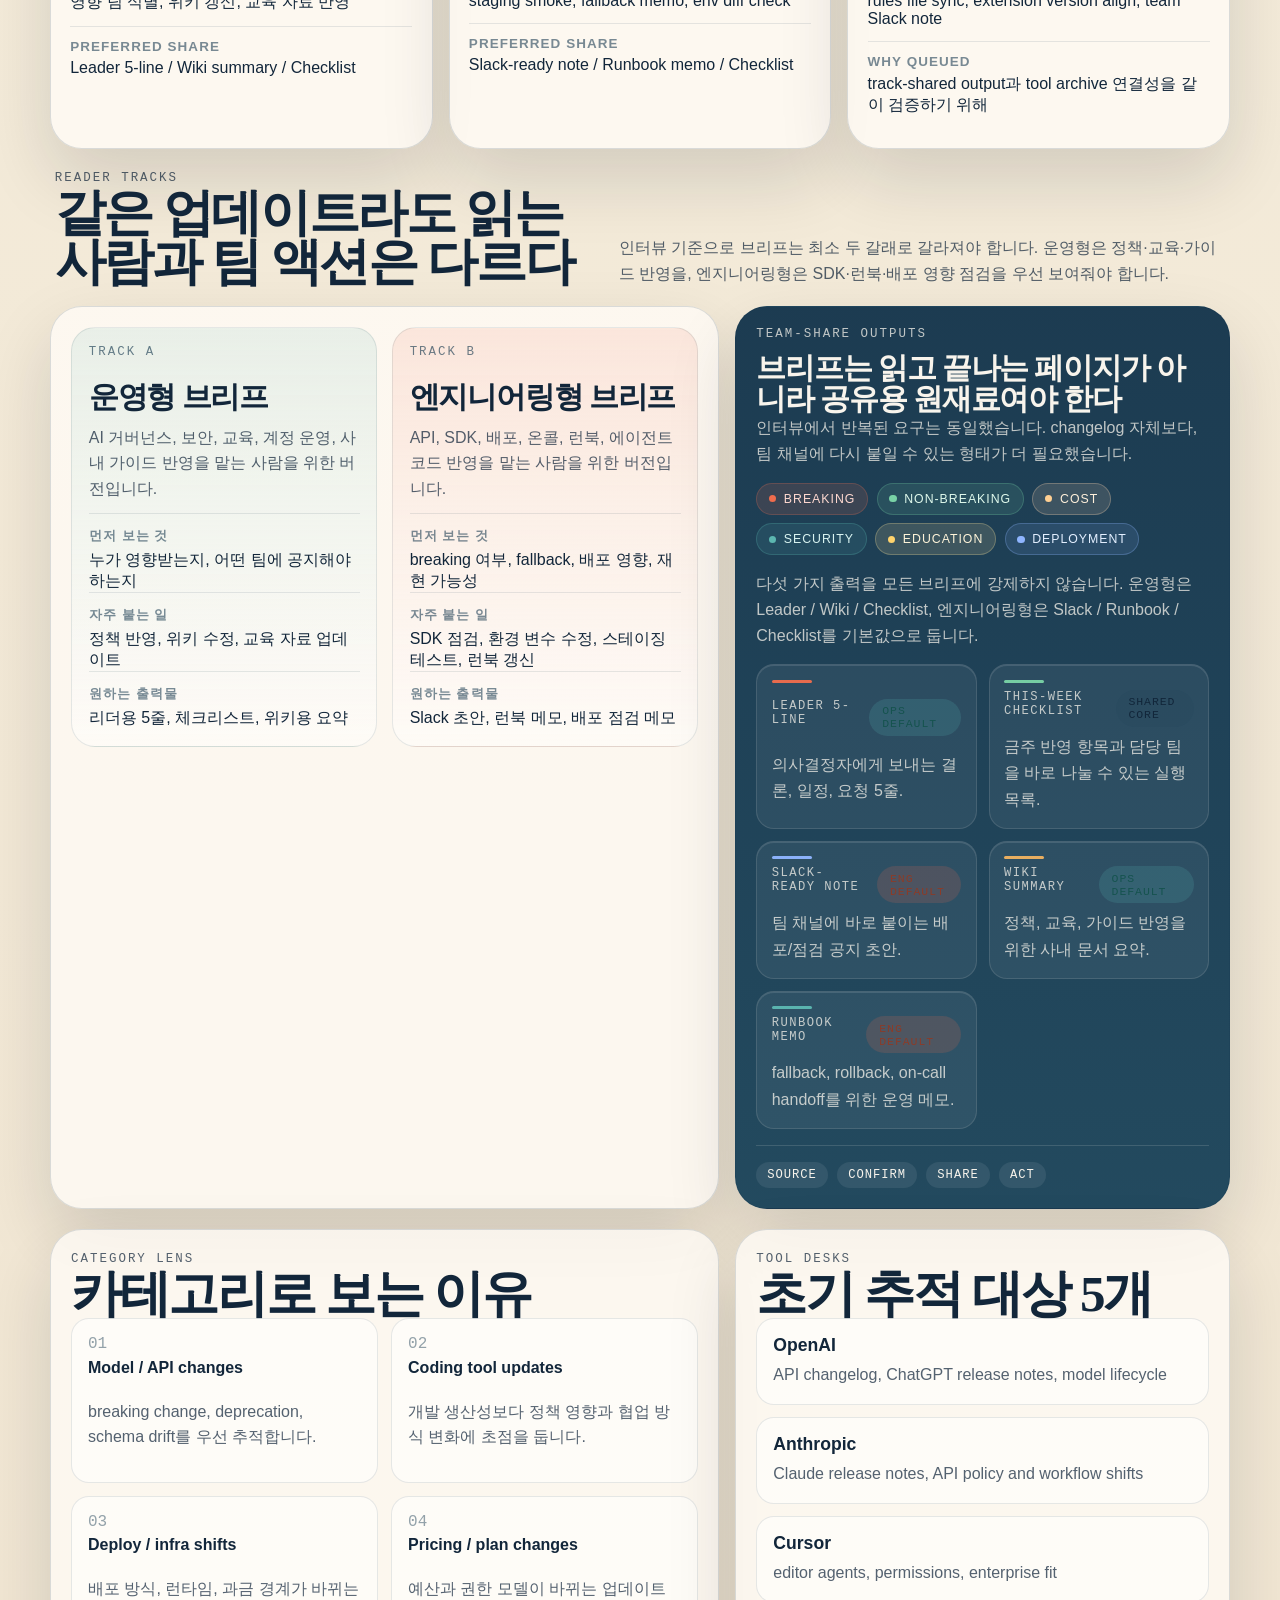
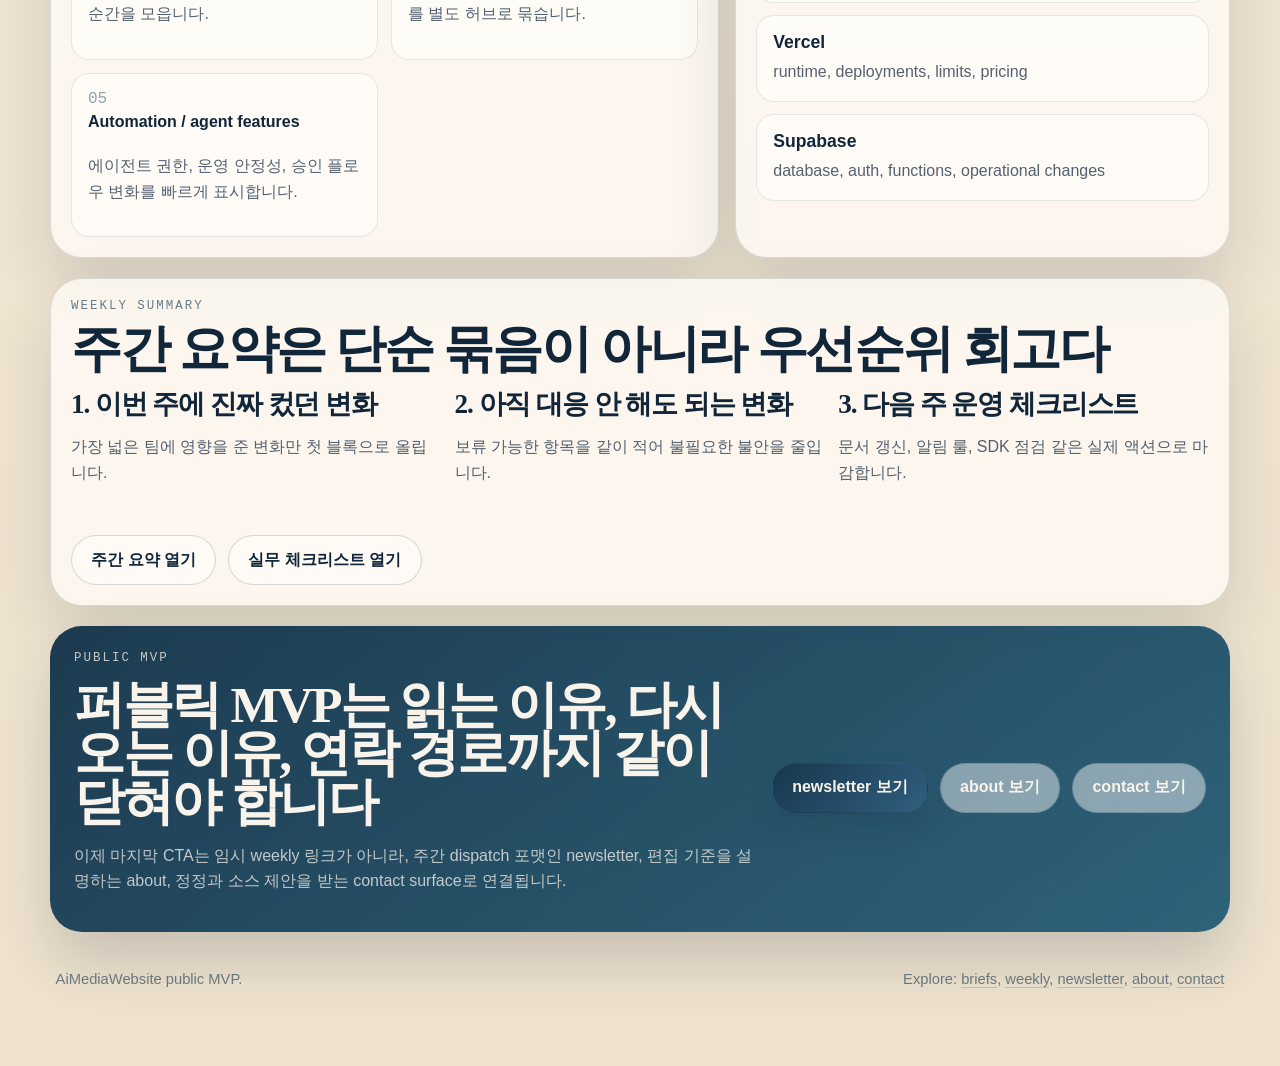
==== commit 9db88709: "feat: add public MVP info pages" ====
--- a/index.html
+++ b/index.html
@@ -402,27 +402,30 @@
 
         <section class="cta-band reveal">
           <div>
-            <p class="eyebrow">Newsletter CTA</p>
-            <h2>지금은 구독 폼보다 운영 루프가 먼저다</h2>
+            <p class="eyebrow">Public MVP</p>
+            <h2>퍼블릭 MVP는 읽는 이유, 다시 오는 이유, 연락 경로까지 같이 닫혀야 합니다</h2>
             <p>
-              MVP 단계에서는 이메일 수집보다 “공식 소스 1개를 끝까지 발행할 수 있는가”를 먼저 검증합니다. 그래서 이
-              CTA는 임시로 weekly desk와 practical checklist로 연결됩니다.
+              이제 마지막 CTA는 임시 weekly 링크가 아니라, 주간 dispatch 포맷인 newsletter, 편집 기준을 설명하는
+              about, 정정과 소스 제안을 받는 contact surface로 연결됩니다.
             </p>
           </div>
           <div class="placeholder-links">
-            <a class="button button-primary" href="./weekly/index.html">weekly desk 보기</a>
-            <a class="button button-secondary" href="./weekly/checklist.html">checklist 보기</a>
+            <a class="button button-primary" href="./newsletter/index.html">newsletter 보기</a>
+            <a class="button button-secondary" href="./about/index.html">about 보기</a>
+            <a class="button button-secondary" href="./contact/index.html">contact 보기</a>
           </div>
         </section>
       </main>
 
       <footer class="site-footer">
-        <p>AiMediaWebsite MVP editorial desk.</p>
+        <p>AiMediaWebsite public MVP.</p>
         <p>
-          다음 단계:
-          <a href="./categories/index.html">archive expansion</a>,
-          <a href="./tools/index.html">next tool desks</a>,
-          <a href="./weekly/index.html">weekly publishing rhythm</a>
+          Explore:
+          <a href="./briefs/index.html">briefs</a>,
+          <a href="./weekly/index.html">weekly</a>,
+          <a href="./newsletter/index.html">newsletter</a>,
+          <a href="./about/index.html">about</a>,
+          <a href="./contact/index.html">contact</a>
         </p>
       </footer>
     </div>
--- a/assets/css/main.css
+++ b/assets/css/main.css
@@ -1300,6 +1300,105 @@
   gap: 1rem;
 }
 
+.archive-page {
+  background:
+    radial-gradient(circle at top left, rgba(92, 183, 176, 0.26), transparent 22rem),
+    radial-gradient(circle at top right, rgba(143, 181, 255, 0.16), transparent 22rem),
+    linear-gradient(180deg, #f6efdf 0%, #ede1cc 100%);
+}
+
+.archive-hero {
+  display: grid;
+  grid-template-columns: minmax(0, 1.2fr) minmax(280px, 0.8fr);
+  gap: 1rem;
+  padding: 1.4rem;
+}
+
+.archive-hero-copy,
+.archive-hero-side {
+  position: relative;
+}
+
+.archive-summary {
+  max-width: 62ch;
+  margin: 0;
+  color: var(--muted);
+  line-height: 1.65;
+}
+
+.archive-hero-side {
+  padding: 1rem;
+  border-radius: var(--radius-lg);
+  background: rgba(255, 255, 255, 0.5);
+  border: 1px solid rgba(16, 50, 74, 0.1);
+}
+
+.jump-links {
+  display: flex;
+  flex-wrap: wrap;
+  gap: 0.7rem;
+  margin-top: 1.2rem;
+}
+
+.archive-section-grid {
+  display: grid;
+  grid-template-columns: repeat(2, minmax(0, 1fr));
+  gap: 1rem;
+}
+
+.archive-section {
+  display: grid;
+  gap: 0.9rem;
+  padding: 1.2rem;
+  scroll-margin-top: 6.5rem;
+}
+
+.archive-section-head {
+  display: flex;
+  align-items: start;
+  justify-content: space-between;
+  gap: 0.9rem;
+}
+
+.archive-section h2 {
+  margin: 0;
+  font-family: var(--serif);
+  font-size: 2.1rem;
+  line-height: 1.02;
+  letter-spacing: -0.04em;
+}
+
+.archive-copy {
+  margin: 0;
+  color: var(--muted);
+  line-height: 1.65;
+}
+
+.archive-links {
+  display: grid;
+  gap: 0.7rem;
+}
+
+.archive-link {
+  display: grid;
+  gap: 0.2rem;
+  padding: 0.9rem 1rem;
+  border-radius: var(--radius-md);
+  border: 1px solid rgba(16, 50, 74, 0.1);
+  background: rgba(255, 255, 255, 0.52);
+  transition:
+    transform 180ms ease,
+    border-color 180ms ease,
+    background-color 180ms ease;
+}
+
+.archive-link:hover,
+.archive-link:focus-visible {
+  transform: translateY(-2px);
+  border-color: rgba(16, 50, 74, 0.22);
+  background: rgba(255, 255, 255, 0.74);
+}
+
 .weekly-columns {
   display: grid;
   grid-template-columns: repeat(3, minmax(0, 1fr));
@@ -1335,6 +1434,44 @@
   font-size: 0.92rem;
 }
 
+.site-footer a {
+  color: inherit;
+  text-decoration: none;
+  border-bottom: 1px solid rgba(16, 50, 74, 0.18);
+}
+
+.site-footer a:hover,
+.site-footer a:focus-visible {
+  border-color: rgba(16, 50, 74, 0.42);
+}
+
+.public-page {
+  background:
+    radial-gradient(circle at top left, rgba(30, 88, 115, 0.12), transparent 24rem),
+    linear-gradient(180deg, #f6efdf 0%, #ecdfcd 100%);
+}
+
+.newsletter-page {
+  background:
+    radial-gradient(circle at top left, rgba(92, 183, 176, 0.16), transparent 22rem),
+    radial-gradient(circle at top right, rgba(239, 108, 77, 0.14), transparent 18rem),
+    linear-gradient(180deg, #f7f0e2 0%, #ecdfcd 100%);
+}
+
+.about-page {
+  background:
+    radial-gradient(circle at top left, rgba(143, 181, 255, 0.14), transparent 22rem),
+    radial-gradient(circle at top right, rgba(92, 183, 176, 0.12), transparent 18rem),
+    linear-gradient(180deg, #f5eedf 0%, #e9ddcb 100%);
+}
+
+.contact-page {
+  background:
+    radial-gradient(circle at top left, rgba(255, 213, 177, 0.16), transparent 22rem),
+    radial-gradient(circle at top right, rgba(239, 108, 77, 0.12), transparent 18rem),
+    linear-gradient(180deg, #f7efe2 0%, #eadbc7 100%);
+}
+
 .weekly-page {
   background:
     radial-gradient(circle at top left, rgba(92, 183, 176, 0.18), transparent 22rem),
@@ -1381,6 +1518,25 @@
   flex-wrap: wrap;
   gap: 0.75rem;
   margin-top: 1.1rem;
+}
+
+.public-grid {
+  display: grid;
+  grid-template-columns: repeat(3, minmax(0, 1fr));
+  gap: 1rem;
+}
+
+.public-card {
+  padding: 1.35rem;
+}
+
+.public-card h3 {
+  margin-bottom: 0.75rem;
+}
+
+.public-card p {
+  margin-bottom: 0.95rem;
+  color: var(--muted);
 }
 
 .placeholder-card ul {
@@ -1412,6 +1568,8 @@
   .hub-hero,
   .template-grid,
   .anatomy-grid,
+  .archive-hero,
+  .archive-section-grid,
   .article-hero,
   .article-layout,
   .hero,
@@ -1420,6 +1578,7 @@
   .placeholder-layout,
   .cta-band,
   .brief-grid,
+  .public-grid,
   .weekly-columns,
   .hero-metrics {
     grid-template-columns: 1fr;
@@ -1475,6 +1634,7 @@
 
   .hero,
   .hub-hero,
+  .archive-hero,
   .article-hero,
   .article-main,
   .aside-card,
@@ -1487,6 +1647,7 @@
   .weekly-strip,
   .cta-band,
   .brief-card,
+  .public-card,
   .placeholder-copy,
   .placeholder-card {
     padding: 1rem;
